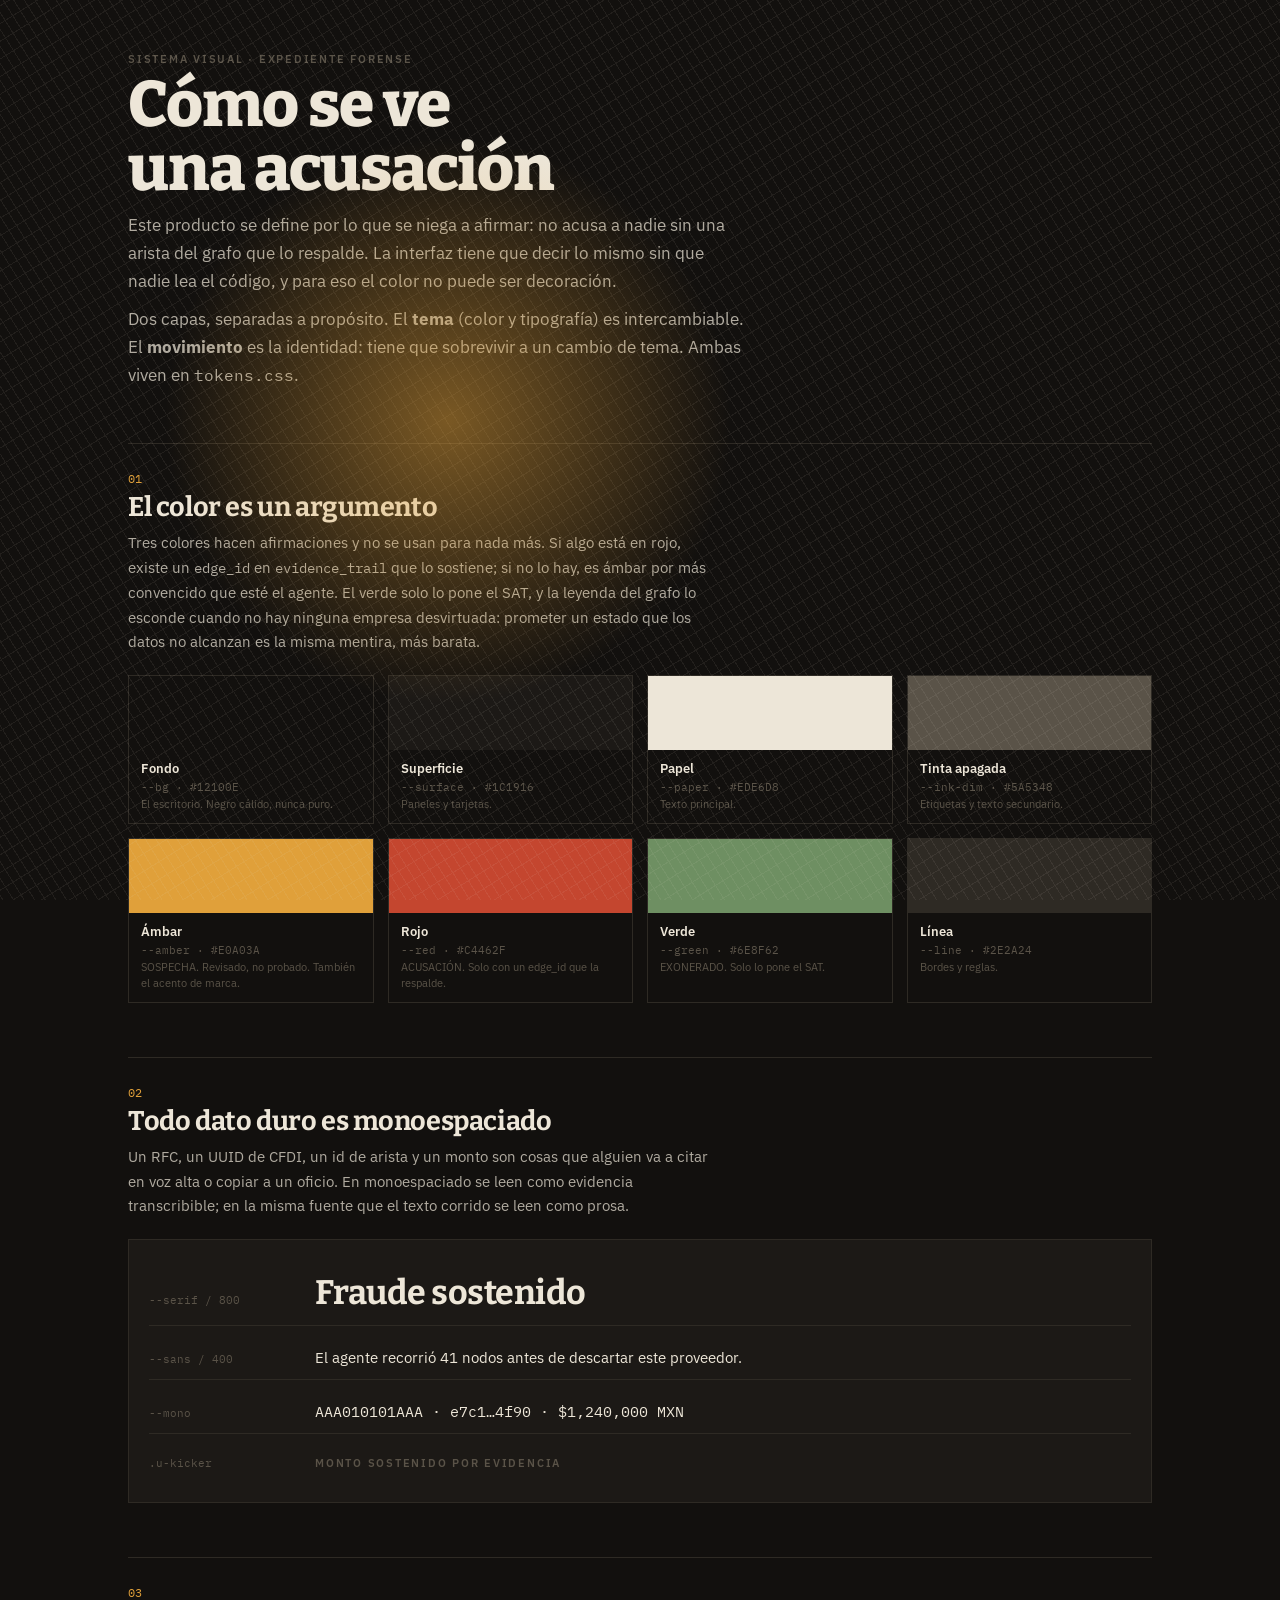
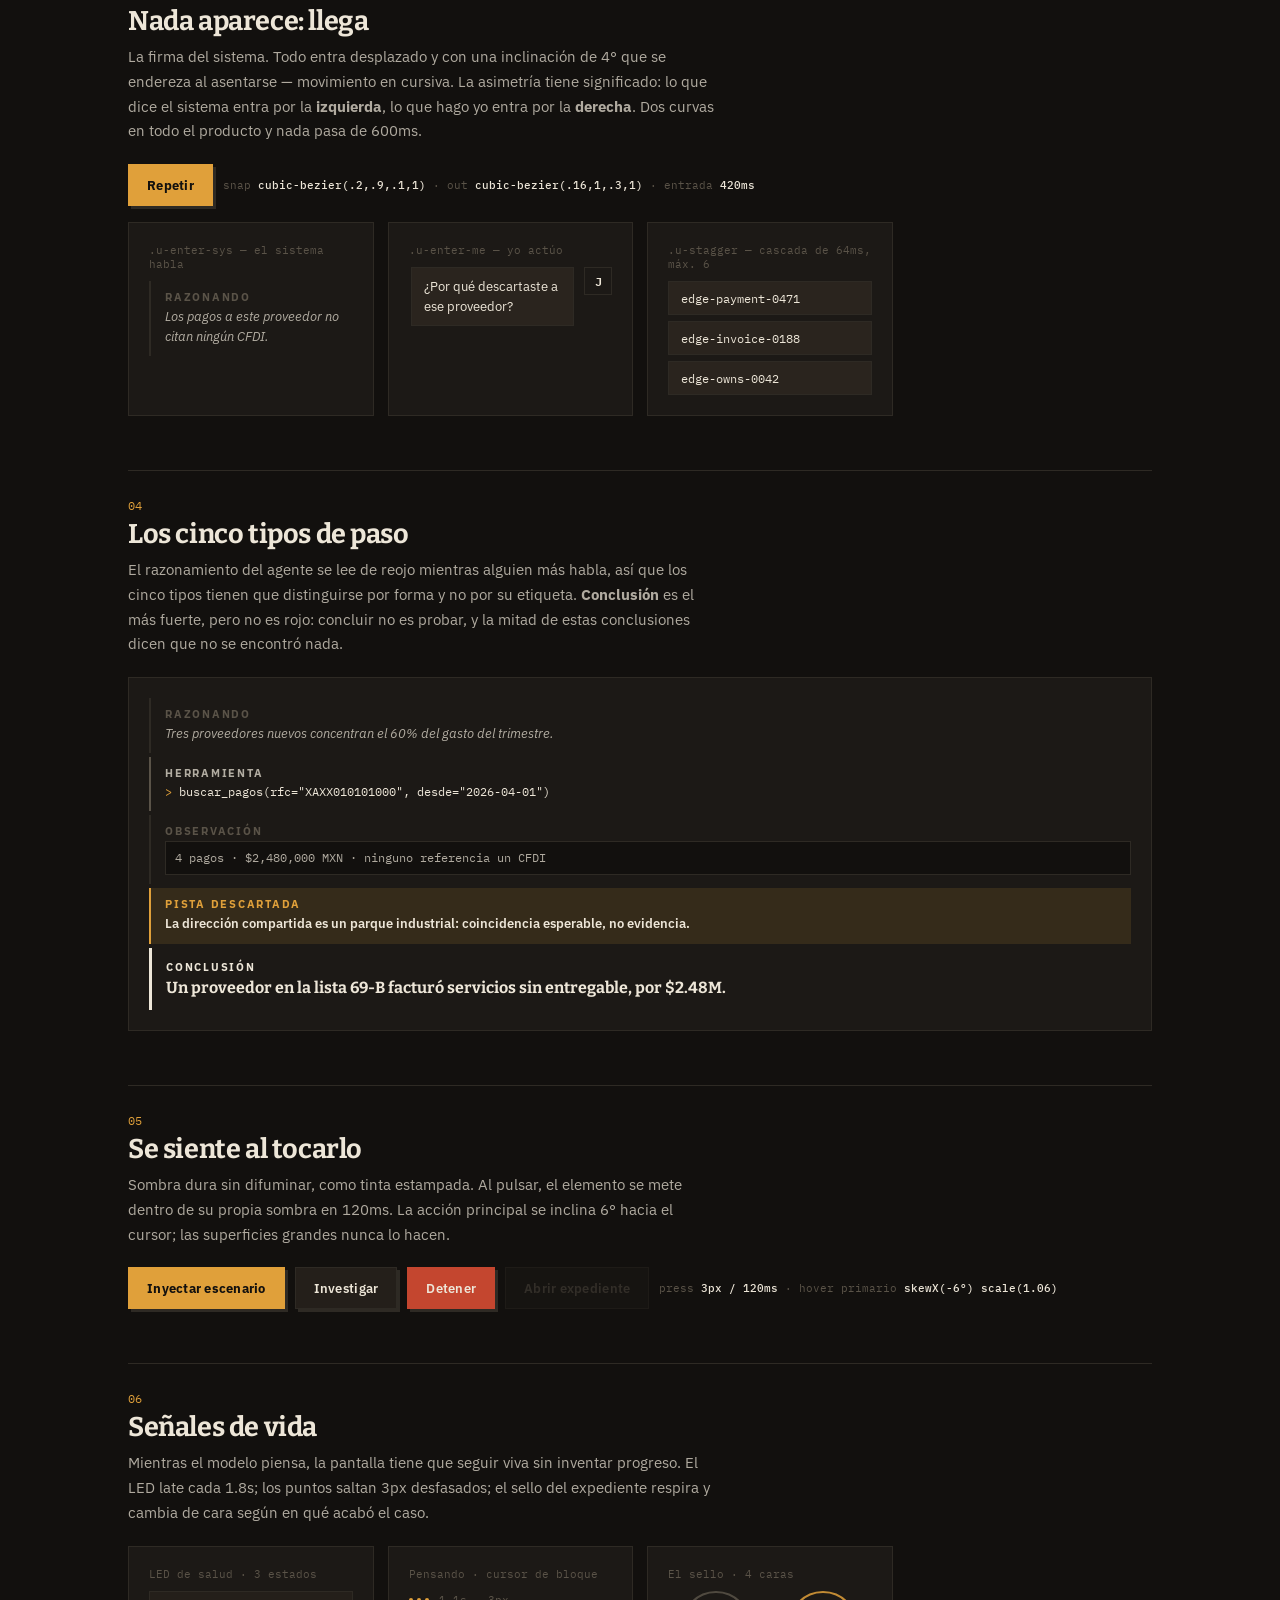
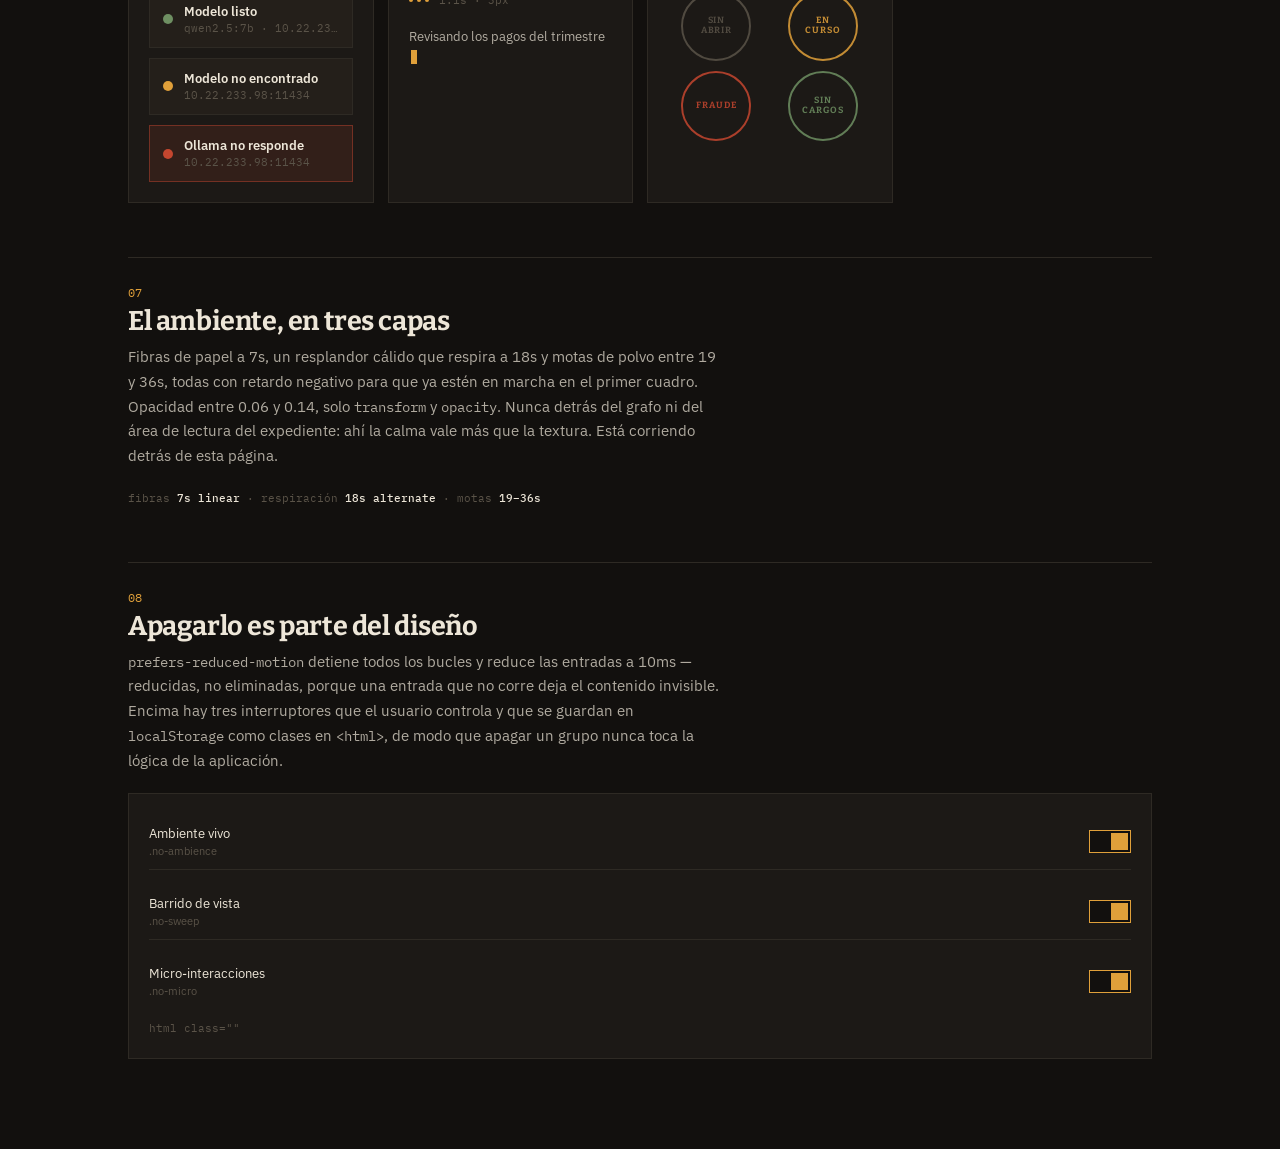
==== ui/web/patterns.html @ 27e0cad9 "Add a showcase page that documents the design system by running it Every rule in the visual identity" ====
<!DOCTYPE html>
<html lang="es">
<head>
<meta charset="utf-8">
<meta name="viewport" content="width=device-width, initial-scale=1">
<title>Forensic Auditor · sistema visual</title>
<link rel="preconnect" href="https://fonts.googleapis.com">
<link rel="preconnect" href="https://fonts.gstatic.com" crossorigin>
<link href="https://fonts.googleapis.com/css2?family=Bitter:wght@600;700;800&family=IBM+Plex+Sans:wght@400;500;600;700&family=IBM+Plex+Mono:wght@400;500&display=swap" rel="stylesheet">
<link rel="stylesheet" href="tokens.css">
<link rel="stylesheet" href="styles.css">
<style>
  /* Showcase chrome only. Nothing here is part of the system. */
  body { overflow-y: auto; height: auto; }
  .doc { max-width: 1080px; margin: 0 auto; padding: 48px 28px 90px; }
  .doc__title { font-family: var(--serif); font-weight: 800; font-size: var(--fs-mega); line-height: 1; letter-spacing: var(--track-mega); margin: 6px 0 10px; }
  .doc__lede { font-size: 17px; color: var(--paper-soft); line-height: 1.65; max-width: 62ch; margin: 0 0 10px; }
  .sec { margin-top: 54px; border-top: 1px solid var(--line); padding-top: 24px; }
  .sec__n { font-family: var(--mono); font-size: 12px; color: var(--amber); }
  .sec__h { font-family: var(--serif); font-weight: 700; font-size: var(--fs-h1); letter-spacing: var(--track-mega); margin: 4px 0 8px; }
  .sec__p { font-size: var(--fs-body); color: var(--paper-soft); line-height: 1.65; max-width: 66ch; margin: 0 0 20px; }
  .grid { display: grid; gap: 14px; grid-template-columns: repeat(auto-fill, minmax(230px, 1fr)); }
  .swatch { border: 1px solid var(--line); }
  .swatch__chip { height: 74px; }
  .swatch__meta { padding: 10px 12px; display: flex; flex-direction: column; gap: 3px; }
  .swatch__name { font-size: var(--fs-small); font-weight: 600; }
  .swatch__hex { font-family: var(--mono); font-size: 11px; color: var(--ink-dim); }
  .swatch__use { font-size: 11px; color: var(--ink-dim); line-height: 1.45; }
  .demo { border: 1px solid var(--line); background: var(--surface); padding: 20px; position: relative; overflow: hidden; min-height: 130px; display: flex; flex-direction: column; gap: 10px; }
  .demo__label { font-family: var(--mono); font-size: 11px; color: var(--ink-dim); }
  .row { display: flex; gap: 10px; flex-wrap: wrap; align-items: center; }
  .spec { font-family: var(--mono); font-size: 11px; color: var(--ink-dim); line-height: 1.7; }
  .spec b { color: var(--paper); font-weight: 500; }
  .slab { height: 34px; background: var(--surface-lift); border: 1px solid var(--line); display: flex; align-items: center; padding: 0 12px; font-family: var(--mono); font-size: 12px; }
  .type-row { display: flex; align-items: baseline; gap: 16px; padding: 12px 0; border-bottom: 1px solid var(--line); }
  .type-row__tag { font-family: var(--mono); font-size: 11px; color: var(--ink-dim); flex: 0 0 150px; }
</style>
</head>
<body>

<div class="ambience" id="ambience" aria-hidden="true">
  <div class="ambience__fibres"></div>
  <div class="ambience__glow"></div>
</div>

<div class="doc">
  <span class="u-kicker">SISTEMA VISUAL · EXPEDIENTE FORENSE</span>
  <h1 class="doc__title">Cómo se ve<br>una acusación</h1>
  <p class="doc__lede">
    Este producto se define por lo que se niega a afirmar: no acusa a nadie sin una
    arista del grafo que lo respalde. La interfaz tiene que decir lo mismo sin que
    nadie lea el código, y para eso el color no puede ser decoración.
  </p>
  <p class="doc__lede">
    Dos capas, separadas a propósito. El <b>tema</b> (color y tipografía) es
    intercambiable. El <b>movimiento</b> es la identidad: tiene que sobrevivir a un
    cambio de tema. Ambas viven en <code>tokens.css</code>.
  </p>

  <!-- ============================================================ 1 -->
  <section class="sec">
    <span class="sec__n">01</span>
    <h2 class="sec__h">El color es un argumento</h2>
    <p class="sec__p">
      Tres colores hacen afirmaciones y no se usan para nada más. Si algo está en
      rojo, existe un <code>edge_id</code> en <code>evidence_trail</code> que lo
      sostiene; si no lo hay, es ámbar por más convencido que esté el agente. El
      verde solo lo pone el SAT, y la leyenda del grafo lo esconde cuando no hay
      ninguna empresa desvirtuada: prometer un estado que los datos no alcanzan es
      la misma mentira, más barata.
    </p>
    <div class="grid" id="palette"></div>
  </section>

  <!-- ============================================================ 2 -->
  <section class="sec">
    <span class="sec__n">02</span>
    <h2 class="sec__h">Todo dato duro es monoespaciado</h2>
    <p class="sec__p">
      Un RFC, un UUID de CFDI, un id de arista y un monto son cosas que alguien va a
      citar en voz alta o copiar a un oficio. En monoespaciado se leen como evidencia
      transcribible; en la misma fuente que el texto corrido se leen como prosa.
    </p>
    <div class="demo">
      <div class="type-row"><span class="type-row__tag">--serif / 800</span><span class="u-serif" style="font-size:34px;">Fraude sostenido</span></div>
      <div class="type-row"><span class="type-row__tag">--sans / 400</span><span>El agente recorrió 41 nodos antes de descartar este proveedor.</span></div>
      <div class="type-row"><span class="type-row__tag">--mono</span><span class="u-mono">AAA010101AAA · e7c1…4f90 · $1,240,000 MXN</span></div>
      <div class="type-row" style="border-bottom:none;"><span class="type-row__tag">.u-kicker</span><span class="u-kicker">MONTO SOSTENIDO POR EVIDENCIA</span></div>
    </div>
  </section>

  <!-- ============================================================ 3 -->
  <section class="sec">
    <span class="sec__n">03</span>
    <h2 class="sec__h">Nada aparece: llega</h2>
    <p class="sec__p">
      La firma del sistema. Todo entra desplazado y con una inclinación de 4° que se
      endereza al asentarse — movimiento en cursiva. La asimetría tiene significado:
      lo que dice el sistema entra por la <b>izquierda</b>, lo que hago yo entra por
      la <b>derecha</b>. Dos curvas en todo el producto y nada pasa de 600ms.
    </p>
    <div class="row" style="margin-bottom:16px;">
      <button class="btn btn--primary u-tactile u-lean" data-replay="entries">Repetir</button>
      <span class="spec">snap <b>cubic-bezier(.2,.9,.1,1)</b> · out <b>cubic-bezier(.16,1,.3,1)</b> · entrada <b>420ms</b></span>
    </div>
    <div class="grid" id="entries">
      <div class="demo">
        <span class="demo__label">.u-enter-sys — el sistema habla</span>
        <div class="step step--thought u-enter-sys">
          <div class="step__head"><span class="step__title">Razonando</span></div>
          <span class="step__detail">Los pagos a este proveedor no citan ningún CFDI.</span>
        </div>
      </div>
      <div class="demo">
        <span class="demo__label">.u-enter-me — yo actúo</span>
        <div class="answer__q u-enter-me"><span class="answer__q-text">¿Por qué descartaste a ese proveedor?</span><span class="avatar avatar--judge">J</span></div>
      </div>
      <div class="demo">
        <span class="demo__label">.u-stagger — cascada de 64ms, máx. 6</span>
        <div class="u-stagger" style="display:flex;flex-direction:column;gap:6px;">
          <span class="slab u-enter-sys">edge-payment-0471</span>
          <span class="slab u-enter-sys">edge-invoice-0188</span>
          <span class="slab u-enter-sys">edge-owns-0042</span>
        </div>
      </div>
    </div>
  </section>

  <!-- ============================================================ 4 -->
  <section class="sec">
    <span class="sec__n">04</span>
    <h2 class="sec__h">Los cinco tipos de paso</h2>
    <p class="sec__p">
      El razonamiento del agente se lee de reojo mientras alguien más habla, así que
      los cinco tipos tienen que distinguirse por forma y no por su etiqueta.
      <b>Conclusión</b> es el más fuerte, pero no es rojo: concluir no es probar, y
      la mitad de estas conclusiones dicen que no se encontró nada.
    </p>
    <div class="demo" style="gap:2px;">
      <div class="step step--thought"><div class="step__head"><span class="step__title">Razonando</span></div><span class="step__detail">Tres proveedores nuevos concentran el 60% del gasto del trimestre.</span></div>
      <div class="step step--action"><div class="step__head"><span class="step__title">Herramienta</span></div><span class="step__detail">buscar_pagos(rfc="XAXX010101000", desde="2026-04-01")</span></div>
      <div class="step step--observation"><div class="step__head"><span class="step__title">Observación</span></div><span class="step__detail">4 pagos · $2,480,000 MXN · ninguno referencia un CFDI</span></div>
      <div class="step step--lead_dropped"><div class="step__head"><span class="step__title">Pista descartada</span></div><span class="step__detail">La dirección compartida es un parque industrial: coincidencia esperable, no evidencia.</span></div>
      <div class="step step--conclusion"><div class="step__head"><span class="step__title">Conclusión</span></div><span class="step__detail">Un proveedor en la lista 69-B facturó servicios sin entregable, por $2.48M.</span></div>
    </div>
  </section>

  <!-- ============================================================ 5 -->
  <section class="sec">
    <span class="sec__n">05</span>
    <h2 class="sec__h">Se siente al tocarlo</h2>
    <p class="sec__p">
      Sombra dura sin difuminar, como tinta estampada. Al pulsar, el elemento se mete
      dentro de su propia sombra en 120ms. La acción principal se inclina 6° hacia el
      cursor; las superficies grandes nunca lo hacen.
    </p>
    <div class="row">
      <button class="btn btn--primary u-tactile u-lean">Inyectar escenario</button>
      <button class="btn u-tactile">Investigar</button>
      <button class="btn btn--danger u-tactile">Detener</button>
      <button class="btn u-tactile" disabled>Abrir expediente</button>
      <span class="spec">press <b>3px / 120ms</b> · hover primario <b>skewX(-6°) scale(1.06)</b></span>
    </div>
  </section>

  <!-- ============================================================ 6 -->
  <section class="sec">
    <span class="sec__n">06</span>
    <h2 class="sec__h">Señales de vida</h2>
    <p class="sec__p">
      Mientras el modelo piensa, la pantalla tiene que seguir viva sin inventar
      progreso. El LED late cada 1.8s; los puntos saltan 3px desfasados; el sello del
      expediente respira y cambia de cara según en qué acabó el caso.
    </p>
    <div class="grid">
      <div class="demo">
        <span class="demo__label">LED de salud · 3 estados</span>
        <div class="row" style="flex-direction:column;align-items:stretch;">
          <div class="status status--ok"><span class="led is-beating"></span><span class="status__text"><span class="status__title">Modelo listo</span><span class="status__detail">qwen2.5:7b · 10.22.233.98</span></span></div>
          <div class="status status--warn"><span class="led is-beating"></span><span class="status__text"><span class="status__title">Modelo no encontrado</span><span class="status__detail">10.22.233.98:11434</span></span></div>
          <div class="status status--down"><span class="led"></span><span class="status__text"><span class="status__title">Ollama no responde</span><span class="status__detail">10.22.233.98:11434</span></span></div>
        </div>
      </div>
      <div class="demo">
        <span class="demo__label">Pensando · cursor de bloque</span>
        <div class="row"><span class="thinking"><i></i><i></i><i></i></span><span class="spec">1.1s · 3px</span></div>
        <span class="step__detail caret" style="margin-top:8px;">Revisando los pagos del trimestre</span>
      </div>
      <div class="demo">
        <span class="demo__label">El sello · 4 caras</span>
        <div class="row" style="justify-content:space-around;">
          <div class="seal" style="width:70px;height:70px;"><span class="seal__word" style="font-size:9px;">SIN ABRIR</span></div>
          <div class="seal seal--running" style="width:70px;height:70px;"><span class="seal__word" style="font-size:9px;">EN CURSO</span></div>
          <div class="seal seal--accused" style="width:70px;height:70px;"><span class="seal__word" style="font-size:9px;">FRAUDE</span></div>
          <div class="seal seal--clean" style="width:70px;height:70px;"><span class="seal__word" style="font-size:9px;">SIN CARGOS</span></div>
        </div>
      </div>
    </div>
  </section>

  <!-- ============================================================ 7 -->
  <section class="sec">
    <span class="sec__n">07</span>
    <h2 class="sec__h">El ambiente, en tres capas</h2>
    <p class="sec__p">
      Fibras de papel a 7s, un resplandor cálido que respira a 18s y motas de polvo
      entre 19 y 36s, todas con retardo negativo para que ya estén en marcha en el
      primer cuadro. Opacidad entre 0.06 y 0.14, solo <code>transform</code> y
      <code>opacity</code>. Nunca detrás del grafo ni del área de lectura del
      expediente: ahí la calma vale más que la textura. Está corriendo detrás de
      esta página.
    </p>
    <div class="row">
      <span class="spec">fibras <b>7s linear</b> · respiración <b>18s alternate</b> · motas <b>19–36s</b></span>
    </div>
  </section>

  <!-- ============================================================ 8 -->
  <section class="sec">
    <span class="sec__n">08</span>
    <h2 class="sec__h">Apagarlo es parte del diseño</h2>
    <p class="sec__p">
      <code>prefers-reduced-motion</code> detiene todos los bucles y reduce las
      entradas a 10ms — reducidas, no eliminadas, porque una entrada que no corre
      deja el contenido invisible. Encima hay tres interruptores que el usuario
      controla y que se guardan en <code>localStorage</code> como clases en
      <code>&lt;html&gt;</code>, de modo que apagar un grupo nunca toca la lógica de
      la aplicación.
    </p>
    <div class="demo">
      <div class="settings" id="switches">
        <div class="toggle-row"><div class="toggle-row__text"><span class="toggle-row__name">Ambiente vivo</span><span class="toggle-row__note">.no-ambience</span></div><button class="switch is-on" data-sw="ambience" role="switch" aria-checked="true"></button></div>
        <div class="toggle-row"><div class="toggle-row__text"><span class="toggle-row__name">Barrido de vista</span><span class="toggle-row__note">.no-sweep</span></div><button class="switch is-on" data-sw="sweep" role="switch" aria-checked="true"></button></div>
        <div class="toggle-row"><div class="toggle-row__text"><span class="toggle-row__name">Micro-interacciones</span><span class="toggle-row__note">.no-micro</span></div><button class="switch is-on" data-sw="micro" role="switch" aria-checked="true"></button></div>
      </div>
      <span class="spec" id="switch-state">html class=""</span>
    </div>
  </section>
</div>

<script>
'use strict';

const PALETTE = [
  ['--bg', '#12100E', 'Fondo', 'El escritorio. Negro cálido, nunca puro.'],
  ['--surface', '#1C1916', 'Superficie', 'Paneles y tarjetas.'],
  ['--paper', '#EDE6D8', 'Papel', 'Texto principal.'],
  ['--ink-dim', '#5A5348', 'Tinta apagada', 'Etiquetas y texto secundario.'],
  ['--amber', '#E0A03A', 'Ámbar', 'SOSPECHA. Revisado, no probado. También el acento de marca.'],
  ['--red', '#C4462F', 'Rojo', 'ACUSACIÓN. Solo con un edge_id que la respalde.'],
  ['--green', '#6E8F62', 'Verde', 'EXONERADO. Solo lo pone el SAT.'],
  ['--line', '#2E2A24', 'Línea', 'Bordes y reglas.'],
];

const palette = document.getElementById('palette');
for (const [token, hex, name, use] of PALETTE) {
  const card = document.createElement('div');
  card.className = 'swatch';
  card.innerHTML =
    `<div class="swatch__chip" style="background:${hex}"></div>` +
    `<div class="swatch__meta">` +
    `<span class="swatch__name">${name}</span>` +
    `<span class="swatch__hex">${token} · ${hex}</span>` +
    `<span class="swatch__use">${use}</span></div>`;
  palette.append(card);
}

// Dust, same as the dashboard: negative delays so nothing starts on cue.
const box = document.getElementById('ambience');
for (let i = 0; i < 8; i += 1) {
  const mote = document.createElement('span');
  mote.className = 'ambience__mote';
  const duration = 19 + Math.random() * 17;
  mote.style.left = `${Math.random() * 100}%`;
  mote.style.setProperty('--mote-size', `${4 + Math.random() * 8}px`);
  mote.style.setProperty('--mote-dx', `${(Math.random() - 0.5) * 90}px`);
  mote.style.setProperty('--mote-dur', `${duration}s`);
  mote.style.setProperty('--mote-peak', (0.06 + Math.random() * 0.08).toFixed(3));
  mote.style.animationDelay = `-${Math.random() * duration}s`;
  box.append(mote);
}

document.querySelector('[data-replay="entries"]').addEventListener('click', () => {
  for (const node of document.querySelectorAll('#entries .u-enter-sys, #entries .u-enter-me')) {
    const cls = [...node.classList].find((c) => c.startsWith('u-enter-'));
    node.classList.remove(cls);
    void node.offsetWidth;
    node.classList.add(cls);
  }
});

// The switches drive the real root classes, so what you see here is
// exactly what the dashboard does.
function syncState() {
  document.getElementById('switch-state').textContent =
    `html class="${document.documentElement.className}"`;
}
for (const sw of document.querySelectorAll('#switches .switch')) {
  sw.addEventListener('click', () => {
    const on = sw.classList.toggle('is-on');
    sw.setAttribute('aria-checked', String(on));
    document.documentElement.classList.toggle(`no-${sw.dataset.sw}`, !on);
    syncState();
  });
}
syncState();
</script>
</body>
</html>
---- ui/web/tokens.css ----
/*
 * Forensic Auditor -- design tokens and reusable patterns.
 *
 * Two layers, deliberately separate:
 *
 *   THEME    colour, texture, typography. Swappable: a second theme
 *            changes these and the ambience, nothing else.
 *   MOTION   durations, curves, and the entry/stagger/sweep patterns.
 *            This is the identity. It must survive a theme swap.
 *
 * Colour carries an argument here, so it is not decorative:
 *   red    = accusation backed by a real evidence edge
 *   amber  = suspicion the agent looked at but did not prove
 *   green  = SAT cleared this company (desvirtuado / sentencia_favorable)
 * Nothing is painted red unless an edge id in evidence_trail backs it.
 */

/* ======================================================= THEME: colour */

:root {
  --bg:        #12100E;   /* near-black, warm */
  --surface:   #1C1916;   /* panels */
  --paper:     #EDE6D8;   /* primary text, paper */
  --ink-dim:   #5A5348;   /* secondary text, desaturated */
  --amber:     #E0A03A;   /* SUSPICION: unproven lead, presunto */
  --red:       #C4462F;   /* ACCUSATION: backed by evidence */
  --green:     #6E8F62;   /* CLEARED: desvirtuado / sentencia_favorable */
  --line:      #2E2A24;   /* borders and rules */

  /* Derived. Kept here so a theme swap only edits the block above. */
  --surface-2:    #241F1A;
  --surface-lift: #2A241E;
  --paper-soft:   rgba(237, 230, 216, .72);
  --paper-faint:  rgba(237, 230, 216, .40);

  --amber-tint: rgba(224, 160, 58, .13);
  --amber-line: rgba(224, 160, 58, .42);
  --red-tint:   rgba(196, 70, 47, .13);
  --red-line:   rgba(196, 70, 47, .45);
  --green-tint: rgba(110, 143, 98, .13);
  --green-line: rgba(110, 143, 98, .42);

  /* Hard shadow, never blurred: stamped ink, not glow. */
  --shadow-hard: 3px 3px 0 var(--line);
  --shadow-hard-red: 3px 3px 0 rgba(196, 70, 47, .5);
}

/* =================================================== THEME: typography */

:root {
  /* Headlines: heavy slab serif -- printed, official, condensed feel. */
  --serif: 'Bitter', 'Roboto Slab', Georgia, 'Times New Roman', serif;
  --sans:  'IBM Plex Sans', system-ui, -apple-system, 'Segoe UI', sans-serif;
  /* Every hard datum (RFC, CFDI uuid, edge id, amount) is monospaced:
     it makes identifiers read as quotable evidence, not as prose. */
  --mono:  'IBM Plex Mono', ui-monospace, 'Cascadia Mono', Consolas, monospace;

  --fs-mega:  clamp(38px, 5.2vw, 64px);
  --fs-h1:    27px;
  --fs-h2:    20px;
  --fs-body:  15px;
  --fs-small: 13px;
  --fs-micro: 11px;

  --track-kicker: .16em;   /* uppercase labels */
  --track-mega:  -.015em;  /* big serif tightens up */
}

.u-mono   { font-family: var(--mono); font-variant-ligatures: none; }
.u-serif  { font-family: var(--serif); font-weight: 700; letter-spacing: var(--track-mega); }
.u-kicker {
  font-size: var(--fs-micro); font-weight: 600;
  letter-spacing: var(--track-kicker); text-transform: uppercase;
  color: var(--ink-dim);
}

/* ====================================================== MOTION: tokens */
/*
 * Two curves only. "snap" decides and stops; "out" glides. Anything
 * that needs a third curve is probably the wrong idea.
 */

:root {
  --ease-snap: cubic-bezier(.2, .9, .1, 1);
  --ease-out:  cubic-bezier(.16, 1, .3, 1);

  --t-fast:  120ms;   /* hover, focus, colour */
  --t-norm:  200ms;   /* fades, toasts */
  --t-slow:  360ms;   /* panels */
  --t-enter: 420ms;   /* view and list entries (300-500) */
  --t-sweep: 550ms;   /* the diagonal flash across a new view */
  --t-max:   600ms;   /* nothing in the UI may exceed this */

  --stagger: 64ms;    /* per child in a cascade (50-80) */

  /* The signature: travel + tilt, straightened on arrival. */
  --enter-x:    34px;
  --enter-x-lg: 50px;
  --enter-skew: 4deg;
}

/* ================================================ MOTION: the entrance */
/*
 * Nothing appears; it arrives. Displacement + a slight skew that
 * straightens as it settles -- movement "in italics".
 *
 * Asymmetry with meaning:
 *   .u-enter-sys  from the LEFT  -- the system speaking (agent steps,
 *                                   /ask answers)
 *   .u-enter-me   from the RIGHT -- me acting (my question, my actions)
 */

@keyframes fa-enter-left {
  from { opacity: 0; transform: translate3d(calc(var(--enter-x) * -1), 0, 0) skewX(var(--enter-skew)); }
  to   { opacity: 1; transform: none; }
}
@keyframes fa-enter-right {
  from { opacity: 0; transform: translate3d(var(--enter-x), 0, 0) skewX(calc(var(--enter-skew) * -1)); }
  to   { opacity: 1; transform: none; }
}
@keyframes fa-enter-up {
  from { opacity: 0; transform: translate3d(0, 22px, 0) skewX(calc(var(--enter-skew) * -.6)) rotate(.6deg); }
  to   { opacity: 1; transform: none; }
}

.u-enter-sys,
.u-enter-me,
.u-enter-up {
  /* `backwards` so the first frame is never the un-animated state. */
  animation-duration: var(--t-enter);
  animation-timing-function: var(--ease-snap);
  animation-fill-mode: backwards;
}
.u-enter-sys { animation-name: fa-enter-left; }
.u-enter-me  { animation-name: fa-enter-right; }
.u-enter-up  { animation-name: fa-enter-up; }

/*
 * Cascade. Only the first 6 children are staggered; anything past that
 * arrives already visible, so a 200-row list never makes anyone wait.
 */
.u-stagger > *  { animation-delay: 0ms; }
.u-stagger > :nth-child(1) { animation-delay: calc(var(--stagger) * 0); }
.u-stagger > :nth-child(2) { animation-delay: calc(var(--stagger) * 1); }
.u-stagger > :nth-child(3) { animation-delay: calc(var(--stagger) * 2); }
.u-stagger > :nth-child(4) { animation-delay: calc(var(--stagger) * 3); }
.u-stagger > :nth-child(5) { animation-delay: calc(var(--stagger) * 4); }
.u-stagger > :nth-child(6) { animation-delay: calc(var(--stagger) * 5); }

/* ================================================== MOTION: view sweep */
/*
 * Changing section = one slide-in plus a diagonal band of light that
 * crosses once. The most recognisable thing in the interface, which is
 * exactly why it must never fire on a re-render -- only on a real view
 * change. app.js adds .is-entering for one animation cycle.
 */

@keyframes fa-view-in {
  from { opacity: 0; transform: translate3d(46px, 0, 0) skewX(3deg); }
  to   { opacity: 1; transform: none; }
}
@keyframes fa-sweep {
  from { transform: translate3d(-130%, 0, 0) skewX(-8deg); opacity: 0; }
  18%  { opacity: 1; }
  to   { transform: translate3d(130%, 0, 0) skewX(-8deg); opacity: 0; }
}

.view.is-entering { animation: fa-view-in var(--t-enter) var(--ease-snap) backwards; }

.view.is-entering::after {
  content: '';
  position: absolute; inset: 0;
  z-index: 40;
  pointer-events: none;
  background: linear-gradient(100deg,
    transparent 42%,
    rgba(237, 230, 216, .09) 50%,
    transparent 58%);
  animation: fa-sweep var(--t-sweep) var(--ease-out) backwards;
}

/* ============================================== MOTION: the injector */
/*
 * The scenario injector is the demo's pivot -- the moment a judge
 * injects a fresh scheme. It is an event, not a dropdown.
 */

@keyframes fa-scrim   { from { opacity: 0; } to { opacity: 1; } }
@keyframes fa-slab    { from { transform: translate3d(-100%, 0, 0); } to { transform: none; } }
@keyframes fa-wordmark {
  from { opacity: 0; transform: translate3d(0, 42px, 0) rotate(-3deg); }
  to   { opacity: .07; transform: translate3d(0, 0, 0) rotate(-1.5deg); }
}
@keyframes fa-pattern-in {
  from { opacity: 0; transform: translate3d(140px, 0, 0) skewX(18deg); }
  to   { opacity: 1; transform: translate3d(0, 0, 0) skewX(0deg); }
}
/* Selection confirm: a horizontal flash, 180ms, scaleX 0.6 -> 1. */
@keyframes fa-confirm {
  from { transform: scaleX(.6); opacity: 1; }
  to   { transform: scaleX(1); opacity: 0; }
}

/* ================================================== MOTION: ambience */
/*
 * Three layers, depth from differing size/opacity/speed. Transform and
 * opacity only: zero layout cost. Never behind the graph canvas or the
 * case-file reading area -- ambience lives in the shell and in waits.
 */

@keyframes fa-fibres { to   { transform: translate3d(-80px, -80px, 0); } }
@keyframes fa-breath { 0%, 100% { transform: scale(1); opacity: .085; }
                       50%      { transform: scale(1.12); opacity: .14; } }
@keyframes fa-mote {
  from      { transform: translate3d(0, 0, 0) rotate(0deg); opacity: 0; }
  8%        { opacity: var(--mote-peak, .1); }
  88%       { opacity: var(--mote-peak, .1); }
  to        { transform: translate3d(var(--mote-dx, 26px), -108vh, 0) rotate(220deg); opacity: 0; }
}

.ambience {
  position: absolute; inset: 0;
  overflow: hidden;
  pointer-events: none;
  z-index: 0;
}

.ambience__fibres {
  position: absolute; inset: -90px;
  opacity: .07;
  background-image:
    repeating-linear-gradient(58deg,  var(--paper) 0 1px, transparent 1px 9px),
    repeating-linear-gradient(-32deg, var(--paper) 0 1px, transparent 1px 15px);
  animation: fa-fibres 7s linear infinite;
}

.ambience__glow {
  position: absolute;
  left: 12%; top: 14%;
  width: 46vw; height: 46vw;
  border-radius: 50%;
  background: radial-gradient(circle, rgba(224, 160, 58, .5) 0%, transparent 68%);
  animation: fa-breath 18s var(--ease-out) infinite alternate;
}

.ambience__mote {
  position: absolute;
  bottom: -10vh;
  width: var(--mote-size, 10px);
  height: var(--mote-size, 10px);
  border-radius: 50%;
  background: var(--paper);
  opacity: 0;
  animation: fa-mote var(--mote-dur, 26s) linear infinite;
}

/* ================================================ MOTION: indicators */

/* Health LED: a ring that beats every 1.8s. */
@keyframes fa-beat {
  0%   { box-shadow: 0 0 0 0 var(--led-ring, rgba(110, 143, 98, .55)); }
  70%  { box-shadow: 0 0 0 9px rgba(0, 0, 0, 0); }
  100% { box-shadow: 0 0 0 0 rgba(0, 0, 0, 0); }
}
.led {
  width: 10px; height: 10px; flex: 0 0 10px;
  border-radius: 50%;
  background: var(--led, var(--ink-dim));
}
.led.is-beating { animation: fa-beat 1.8s var(--ease-out) infinite; }

/* "The agent is thinking": three dots hopping 3px, out of phase. */
@keyframes fa-hop { 0%, 100% { transform: translateY(0); } 40% { transform: translateY(-3px); } }
.thinking { display: inline-flex; gap: 4px; align-items: flex-end; }
.thinking i {
  width: 4px; height: 4px; border-radius: 50%;
  background: var(--amber);
  animation: fa-hop 1.1s var(--ease-out) infinite;
}
.thinking i:nth-child(2) { animation-delay: .14s; }
.thinking i:nth-child(3) { animation-delay: .28s; }

/* Streaming text: a block cursor that does not flicker the text. */
@keyframes fa-caret { 0%, 49% { opacity: 1; } 50%, 100% { opacity: 0; } }
.caret::after {
  content: '';
  display: inline-block;
  width: .52em; height: 1.02em;
  margin-left: 2px;
  vertical-align: -.16em;
  background: var(--amber);
  animation: fa-caret 1s step-end infinite;
}

/* Toasts rise 8px and fade; they leave in half the time. */
@keyframes fa-toast-in { from { opacity: 0; transform: translate3d(0, 8px, 0); } to { opacity: 1; transform: none; } }
.toast { animation: fa-toast-in var(--t-norm) var(--ease-snap) backwards; }

/* ================================================== MOTION: the seal */
/*
 * A file stamp that breathes in place and cross-fades between states:
 * idle, investigating, accusation found, closed with nothing proven.
 * The last expression stays until the next interaction.
 */
@keyframes fa-seal {
  0%, 100% { transform: translate3d(0, 0, 0) rotate(-1deg); }
  50%      { transform: translate3d(0, -6px, 0) rotate(1deg); }
}
.seal { animation: fa-seal 5.5s var(--ease-out) infinite; transition: color var(--t-slow) var(--ease-out); }

/* ================================================== MOTION: tactile */
/*
 * Hard offset shadow, no blur. Pressing drives the element into its own
 * shadow -- the whole feedback is 120ms.
 */
.u-tactile {
  box-shadow: var(--shadow-hard);
  transition: transform var(--t-fast) var(--ease-snap),
              box-shadow var(--t-fast) var(--ease-snap),
              background-color var(--t-fast) linear,
              border-color var(--t-fast) linear,
              color var(--t-fast) linear;
}
.u-tactile:active:not(:disabled) {
  transform: translate3d(3px, 3px, 0);
  box-shadow: 0 0 0 var(--line);
}

/* The primary action leans into the cursor. Large surfaces never do. */
.u-lean { transition: transform var(--t-fast) var(--ease-snap); }
.u-lean:hover:not(:disabled)  { transform: skewX(-6deg) scale(1.06); }
.u-lean:active:not(:disabled) { transform: skewX(-2deg) scale(.97); }
.u-lean:disabled { transform: none; }

/* ====================================== RESPECT: toggles and reduced */
/*
 * Three user switches, persisted in localStorage by app.js as classes
 * on <html>, so turning a group off never touches application logic.
 *
 * prefers-reduced-motion is not a nicety: entries collapse to 10ms
 * rather than being removed, so nothing can end up invisible because an
 * animation did not run.
 */

.no-ambience .ambience { display: none; }

.no-sweep .view.is-entering,
.no-sweep .view.is-entering::after { animation: none; }
.no-sweep .view.is-entering::after { content: none; }

.no-micro .u-tactile,
.no-micro .u-lean { transition: none; }
.no-micro .u-tactile:active:not(:disabled),
.no-micro .u-lean:hover:not(:disabled),
.no-micro .u-lean:active:not(:disabled) { transform: none; }
.no-micro .thinking i,
.no-micro .led.is-beating,
.no-micro .seal { animation: none; }

@media (prefers-reduced-motion: reduce) {
  /* Ambience and every decorative loop stop outright. */
  .ambience,
  .thinking i,
  .led.is-beating,
  .seal,
  .caret::after { animation: none !important; }
  .ambience { display: none; }

  /* Entries still run, but at 10ms: the end state is what matters. */
  .u-enter-sys, .u-enter-me, .u-enter-up,
  .view.is-entering, .toast {
    animation-duration: 10ms !important;
    animation-delay: 0ms !important;
  }
  .view.is-entering::after { content: none; }

  *, *::before, *::after {
    transition-duration: 10ms !important;
  }
}
---- ui/web/styles.css ----
/*
 * Forensic Auditor dashboard -- "Expediente Forense".
 *
 * Paper and ink on a dark desk. Hard data is monospaced so it reads as
 * quotable evidence; colour appears only to mark suspicion (amber),
 * accusation backed by a real edge (red), or a company SAT cleared
 * (green). Tokens and motion patterns live in tokens.css.
 */

* { box-sizing: border-box; }

/* Half the components here set an explicit `display`, which silently
   beats the `hidden` attribute the UI uses to show one view, one run
   state, or one legend key at a time. */
[hidden] { display: none !important; }

html, body {
  height: 100%;
  margin: 0;
  background: var(--bg);
  font-family: var(--sans);
  font-size: var(--fs-body);
  color: var(--paper);
  -webkit-font-smoothing: antialiased;
}

a { color: var(--amber); text-decoration: none; }
button { font: inherit; color: inherit; background: none; border: none; cursor: pointer; }
button:disabled { cursor: not-allowed; opacity: .45; }
code { font-family: var(--mono); font-size: .94em; }

::selection { background: var(--amber); color: var(--bg); }

:focus-visible { outline: 2px solid var(--amber); outline-offset: 2px; }

/* ---------------------------------------------------------------- shell */

.app {
  display: flex;
  height: 100vh;
  overflow: hidden;
  position: relative;
}

/* ------------------------------------------------------------- sidebar */

.sidebar {
  width: 250px;
  flex: 0 0 250px;
  background: var(--surface);
  border-right: 1px solid var(--line);
  display: flex;
  flex-direction: column;
  padding: 26px 0;
  position: relative;
  z-index: 1;
}

.brand { display: flex; align-items: center; gap: 12px; padding: 0 22px 30px; position: relative; z-index: 1; }

.brand__mark {
  width: 38px; height: 38px; flex: 0 0 38px;
  border: 1px solid var(--amber);
  color: var(--amber);
  display: flex; align-items: center; justify-content: center;
}

.brand__text { display: flex; flex-direction: column; line-height: 1.15; }
.brand__name {
  font-family: var(--serif); font-weight: 700;
  font-size: 17px; letter-spacing: var(--track-mega);
  color: var(--paper);
}
.brand__role {
  color: var(--ink-dim); font-size: 10px;
  letter-spacing: var(--track-kicker); text-transform: uppercase;
}

.nav { padding: 0 14px; display: flex; flex-direction: column; gap: 2px; position: relative; z-index: 1; }
.nav__label { padding: 0 10px 10px; color: var(--ink-dim); font-size: var(--fs-micro); font-weight: 600; letter-spacing: var(--track-kicker); }

.nav__item {
  display: flex; align-items: center; gap: 13px;
  width: 100%; height: 44px; padding: 0 14px;
  color: var(--paper-soft);
  font-size: 14px; font-weight: 500;
  text-align: left;
  border-left: 2px solid transparent;
  transition: color var(--t-fast) linear, background-color var(--t-fast) linear, border-color var(--t-fast) linear;
}
.nav__item:hover:not(.is-active) { background: var(--surface-2); color: var(--paper); }
.nav__item.is-active {
  background: var(--surface-lift);
  border-left-color: var(--amber);
  color: var(--paper);
  font-weight: 600;
}

.sidebar__foot { margin-top: auto; padding: 0 14px; display: flex; flex-direction: column; gap: 14px; position: relative; z-index: 1; }
.sidebar__foot-inner { border-top: 1px solid var(--line); padding-top: 16px; }

/* ------------------------------------------------------- the file seal */

.seal-box { display: flex; justify-content: center; padding: 6px 0 2px; }
.seal {
  width: 92px; height: 92px;
  border: 2px solid currentColor;
  border-radius: 50%;
  display: flex; flex-direction: column; align-items: center; justify-content: center;
  gap: 2px;
  color: var(--ink-dim);
  opacity: .85;
}
.seal__word {
  font-family: var(--serif); font-weight: 700;
  font-size: 11px; letter-spacing: .1em; text-transform: uppercase;
  text-align: center; line-height: 1.1;
  padding: 0 8px;
}
.seal__rule { width: 44px; height: 1px; background: currentColor; opacity: .6; }
.seal--running   { color: var(--amber); }
.seal--accused   { color: var(--red); }
.seal--clean     { color: var(--green); }

/* ------------------------------------------------------ health status */

.status {
  display: flex; align-items: center; gap: 11px;
  padding: 12px 13px;
  background: var(--surface-2);
  border: 1px solid var(--line);
  width: 100%; text-align: left;
  transition: border-color var(--t-fast) linear;
}
.status:hover { border-color: var(--ink-dim); }
.status__text { display: flex; flex-direction: column; line-height: 1.3; min-width: 0; }
.status__title { color: var(--paper); font-size: var(--fs-small); font-weight: 600; }
.status__detail {
  color: var(--ink-dim); font-family: var(--mono); font-size: 11px;
  overflow: hidden; text-overflow: ellipsis; white-space: nowrap;
}
.status--ok   { --led: var(--green); --led-ring: rgba(110, 143, 98, .55); }
.status--warn { --led: var(--amber); --led-ring: rgba(224, 160, 58, .55); }
.status--down { --led: var(--red); }
.status--down { border-color: var(--red-line); background: var(--red-tint); }

/* ----------------------------------------------------------------- main */

.main { flex: 1; min-width: 0; display: flex; flex-direction: column; position: relative; }

.view {
  flex: 1; min-height: 0;
  display: flex; flex-direction: column;
  position: relative;
  overflow: hidden;
}

.topbar {
  height: 76px; flex: 0 0 76px;
  background: var(--surface);
  border-bottom: 1px solid var(--line);
  display: flex; align-items: center; gap: 16px;
  padding: 0 24px;
  position: relative; z-index: 2;
}

.topbar__eyebrow { display: flex; flex-direction: column; gap: 3px; line-height: 1.1; }
.topbar__kicker { font-size: var(--fs-micro); font-weight: 600; letter-spacing: var(--track-kicker); color: var(--ink-dim); }
.topbar__title { font-family: var(--serif); font-size: var(--fs-h2); font-weight: 700; color: var(--paper); letter-spacing: var(--track-mega); }
.topbar__right { margin-left: auto; display: flex; align-items: center; gap: 12px; }
.topbar__rule { width: 1px; height: 32px; background: var(--line); }

/* -------------------------------------------------------------- inputs */

.select, .input {
  height: 42px; padding: 0 13px;
  border: 1px solid var(--line); border-radius: 0;
  background: var(--bg);
  font-family: var(--mono); font-size: var(--fs-small);
  color: var(--paper);
  appearance: none;
  transition: border-color var(--t-fast) linear;
}
.select:hover, .input:hover { border-color: var(--ink-dim); }
.select:focus, .input:focus { outline: none; border-color: var(--amber); }
.select:disabled, .input:disabled { color: var(--ink-dim); background: var(--surface); }

.field { display: flex; flex-direction: column; gap: 6px; }
.field__label { font-size: var(--fs-micro); font-weight: 600; letter-spacing: var(--track-kicker); text-transform: uppercase; color: var(--ink-dim); }
.field__note { font-size: 12px; color: var(--ink-dim); }
.field__note--pinned { color: var(--amber); }

/* ------------------------------------------------------------- buttons */

.btn {
  display: inline-flex; align-items: center; justify-content: center; gap: 9px;
  height: 42px; padding: 0 18px;
  border: 1px solid var(--line);
  background: var(--surface-2);
  color: var(--paper);
  font-size: var(--fs-small); font-weight: 600;
  letter-spacing: .02em;
  white-space: nowrap;
}
.btn:hover:not(:disabled) { border-color: var(--ink-dim); background: var(--surface-lift); }
.btn svg { transition: transform var(--t-fast) var(--ease-snap); }
.btn:active:not(:disabled) svg { transform: translateY(1px); }

.btn--primary {
  background: var(--amber); color: var(--bg);
  border-color: var(--amber); font-weight: 700;
}
.btn--primary:hover:not(:disabled) { background: #EDB253; border-color: #EDB253; }
.btn--danger { background: var(--red); border-color: var(--red); color: var(--paper); }
.btn--ghost  { background: transparent; }
.btn--dark   { background: var(--surface); }
.btn:disabled { background: var(--surface); color: var(--ink-dim); border-color: var(--line); box-shadow: none; }

/* ---------------------------------------------------------------- pill */

.pill {
  display: inline-flex; align-items: center; gap: 7px;
  height: 30px; padding: 0 12px;
  border: 1px solid var(--line);
  font-size: 12px; font-weight: 600;
  letter-spacing: .04em; text-transform: uppercase;
  color: var(--ink-dim);
}
.pill__dot { width: 7px; height: 7px; border-radius: 50%; background: currentColor; }
.pill--live     { color: var(--amber); border-color: var(--amber-line); background: var(--amber-tint); }
.pill--idle     { color: var(--ink-dim); }
.pill--accused  { color: var(--red); border-color: var(--red-line); background: var(--red-tint); }
.pill--clean    { color: var(--green); border-color: var(--green-line); background: var(--green-tint); }

.clock { font-family: var(--mono); font-size: 14px; color: var(--paper-soft); }

/* ------------------------------------------------------------- banners */

.banners { display: flex; flex-direction: column; gap: 10px; padding: 14px 22px 0; position: relative; z-index: 2; }
.banners:empty { display: none; }

.banner {
  display: flex; align-items: flex-start; gap: 13px;
  padding: 14px 16px;
  border: 1px solid var(--line);
  border-left-width: 3px;
  background: var(--surface);
}
.banner__icon { flex: 0 0 auto; margin-top: 1px; }
.banner__text { display: flex; flex-direction: column; gap: 4px; min-width: 0; }
.banner__title { font-weight: 700; font-size: var(--fs-small); }
.banner__body  { font-size: var(--fs-small); color: var(--paper-soft); line-height: 1.5; word-break: break-word; }
.banner__body code { color: var(--paper); background: var(--bg); padding: 1px 5px; border: 1px solid var(--line); }
.banner__actions { margin-left: auto; display: flex; gap: 8px; flex: 0 0 auto; }

.banner--error { border-left-color: var(--red); }
.banner--error .banner__title { color: var(--red); }
.banner--warn  { border-left-color: var(--amber); }
.banner--warn .banner__title { color: var(--amber); }
.banner--empty { border-left-color: var(--ink-dim); }

/* ----------------------------------------------------------- dashboard */

.workspace { flex: 1; min-height: 0; display: flex; position: relative; z-index: 1; }

.workspace__left {
  flex: 1; min-width: 0;
  display: flex; flex-direction: column; gap: 16px;
  padding: 18px 22px 22px;
}

.card {
  background: var(--surface);
  border: 1px solid var(--line);
  position: relative;
}

.card__head {
  display: flex; align-items: center; justify-content: space-between; gap: 16px;
  padding: 14px 16px;
  border-bottom: 1px solid var(--line);
}
.card__titles { display: flex; flex-direction: column; gap: 3px; }
.card__title { font-family: var(--serif); font-weight: 700; font-size: 15px; letter-spacing: var(--track-mega); }
.card__sub { font-family: var(--mono); font-size: 11px; color: var(--ink-dim); }

/* ---------------------------------------------------------------- graph */

.card--graph { flex: 1; min-height: 0; display: flex; flex-direction: column; overflow: hidden; }
/* The canvas is the most expensive surface on screen: no ambience, no
   texture, nothing animating behind it. */
.graph { flex: 1; min-height: 0; position: relative; background: var(--bg); }
.graph__canvas { position: absolute; inset: 0; }

.graph__empty {
  position: absolute; inset: 0;
  display: none;
  flex-direction: column; align-items: center; justify-content: center; gap: 12px;
  text-align: center; padding: 30px;
  background: var(--bg);
  z-index: 3;
}
.graph.is-empty .graph__empty { display: flex; }
.graph__empty-title { font-family: var(--serif); font-weight: 700; font-size: var(--fs-h2); }
.graph__empty-body { font-size: var(--fs-small); color: var(--ink-dim); max-width: 42ch; line-height: 1.6; }

.legend { display: flex; gap: 14px; flex-wrap: wrap; }
.legend__item { display: inline-flex; align-items: center; gap: 6px; font-size: 11px; color: var(--ink-dim); letter-spacing: .03em; }
.legend__swatch { width: 16px; height: 3px; background: var(--ink-dim); }
.legend__item--suspect .legend__swatch { background: var(--amber); }
.legend__item--fraud   .legend__swatch { background: var(--red); }
.legend__item--cleared .legend__swatch { background: var(--green); }

/* --------------------------------------------------------------- meters */

.gauges { display: grid; grid-template-columns: repeat(3, minmax(0, 1fr)); gap: 16px; }

.meter { padding: 14px 16px; display: flex; flex-direction: column; gap: 8px; }
.meter__label { font-size: var(--fs-micro); font-weight: 600; letter-spacing: var(--track-kicker); text-transform: uppercase; color: var(--ink-dim); }
.meter__value { font-family: var(--mono); font-size: 26px; font-weight: 500; color: var(--paper); line-height: 1; }
.meter__value--accused { color: var(--red); }
.meter__note { font-size: 11px; color: var(--ink-dim); line-height: 1.4; }
.meter__bar { height: 3px; background: var(--line); position: relative; overflow: hidden; }
.meter__fill {
  position: absolute; inset: 0 auto 0 0;
  width: 0;
  background: var(--amber);
  transform-origin: left center;
  transition: width var(--t-slow) var(--ease-snap);
}
.meter__fill--accused { background: var(--red); }

/* ------------------------------------------------------------ live log */

.log {
  width: 390px; flex: 0 0 390px;
  border-left: 1px solid var(--line);
  background: var(--surface);
  display: flex; flex-direction: column;
  min-height: 0;
}
.log__head {
  display: flex; align-items: center; justify-content: space-between;
  padding: 14px 16px; border-bottom: 1px solid var(--line);
}
.log__titles { display: flex; flex-direction: column; gap: 3px; }
.log__title { font-family: var(--serif); font-weight: 700; font-size: 15px; }
.log__meta { font-family: var(--mono); font-size: 11px; color: var(--ink-dim); }
.log__body { flex: 1; min-height: 0; overflow-y: auto; padding: 14px 16px; }
.log__foot { padding: 12px 16px; border-top: 1px solid var(--line); display: flex; gap: 8px; }
.log__foot .btn { flex: 1; }

/* ---------------------------------------------------------- step types */
/*
 * The five step types must be tellable apart at a glance, not by
 * reading a label. lead_dropped gets the loudest treatment of the
 * non-conclusion types: it is the agent exercising judgment.
 */

.step { padding: 9px 0 9px 14px; border-left: 2px solid var(--line); position: relative; }
.step + .step { margin-top: 2px; }
.step__head { display: flex; align-items: baseline; gap: 8px; margin-bottom: 3px; }
.step__title { font-size: var(--fs-micro); font-weight: 700; letter-spacing: var(--track-kicker); text-transform: uppercase; color: var(--ink-dim); }
.step__time { font-family: var(--mono); font-size: 10px; color: var(--ink-dim); margin-left: auto; }
.step__detail { display: block; font-size: var(--fs-small); line-height: 1.55; color: var(--paper-soft); word-break: break-word; }
.step__refs { display: flex; flex-wrap: wrap; gap: 5px; margin-top: 6px; }
.step__ref {
  font-family: var(--mono); font-size: 10px;
  padding: 1px 6px;
  border: 1px solid var(--amber-line);
  color: var(--amber);
  background: var(--amber-tint);
}

/* thought -- the default, quiet, italic */
.step--thought .step__detail { font-style: italic; color: var(--paper-soft); }

/* action -- a command being issued: mono, bright, indented marker */
.step--action { border-left-color: var(--ink-dim); }
.step--action .step__title { color: var(--paper-soft); }
.step--action .step__detail { font-family: var(--mono); font-size: 12px; color: var(--paper); }
.step--action .step__detail::before { content: '> '; color: var(--amber); }

/* observation -- returned data: mono on its own slab */
.step--observation .step__detail {
  font-family: var(--mono); font-size: 12px;
  background: var(--bg); border: 1px solid var(--line);
  padding: 7px 9px; color: var(--paper-soft);
}

/* lead_dropped -- judgment made visible: struck through, amber rule */
.step--lead_dropped { border-left-color: var(--amber); background: var(--amber-tint); }
.step--lead_dropped .step__title { color: var(--amber); }
.step--lead_dropped .step__detail { color: var(--paper); }
.step--lead_dropped .step__detail::first-line { font-weight: 600; }

/* conclusion -- the verdict: serif, large, and a heavy rule. Loud, but
   deliberately NOT red: the agent concluding is not the same as the
   agent proving, and half of these conclusions are "I found nothing". */
.step--conclusion { border-left-color: var(--paper); border-left-width: 3px; padding-top: 12px; padding-bottom: 12px; }
.step--conclusion .step__title { color: var(--paper); }
.step--conclusion .step__detail { font-family: var(--serif); font-weight: 700; font-size: 16px; color: var(--paper); line-height: 1.35; }

.empty-note { color: var(--ink-dim); font-size: var(--fs-small); line-height: 1.6; margin: 0; }
/* Lists sit flush against their card, so their own empty state has to
   bring the padding the rows were providing. */
.claims > .empty-note,
.dropped-list > .empty-note,
.cases > .empty-note,
.trail__rows > .empty-note { padding: 14px 16px; }

/* -------------------------------------------------------- case file */

.case { flex: 1; min-height: 0; overflow-y: auto; display: grid; grid-template-columns: minmax(0, 1.35fr) minmax(0, 1fr); gap: 18px; padding: 18px 22px 26px; position: relative; z-index: 1; }
.case__col { display: flex; flex-direction: column; gap: 16px; min-width: 0; }

.verdict { padding: 22px; display: flex; flex-direction: column; gap: 14px; border-left: 3px solid var(--red); }
.verdict--clean { border-left-color: var(--green); }
.verdict--failed { border-left-color: var(--ink-dim); }
.verdict__kicker { font-size: var(--fs-micro); font-weight: 600; letter-spacing: var(--track-kicker); color: var(--ink-dim); }
.verdict__headline {
  font-family: var(--serif); font-weight: 700;
  font-size: var(--fs-h1); line-height: 1.1;
  letter-spacing: var(--track-mega);
  color: var(--red);
}
.verdict--clean .verdict__headline  { color: var(--green); }
.verdict--failed .verdict__headline { color: var(--paper-soft); }
.verdict__narrative { font-size: var(--fs-body); line-height: 1.65; color: var(--paper-soft); margin: 0; }

.amount { display: flex; flex-direction: column; gap: 4px; padding: 14px 0; border-top: 1px solid var(--line); border-bottom: 1px solid var(--line); }
.amount__label { font-size: var(--fs-micro); font-weight: 600; letter-spacing: var(--track-kicker); color: var(--ink-dim); }
.amount__value { font-family: var(--mono); font-size: var(--fs-mega); font-weight: 500; line-height: 1; color: var(--red); }
.verdict--clean .amount__value, .verdict--failed .amount__value { color: var(--paper-soft); }
.amount__note { font-size: 11px; color: var(--ink-dim); }

.metrics { display: grid; grid-template-columns: repeat(3, minmax(0, 1fr)); gap: 12px; }
.metric { display: flex; flex-direction: column; gap: 4px; }
.metric__label { font-size: 10px; font-weight: 600; letter-spacing: var(--track-kicker); color: var(--ink-dim); }
.metric__value { font-family: var(--mono); font-size: 17px; color: var(--paper); }

/* accusations */
.claims { display: flex; flex-direction: column; }
.claim { padding: 13px 16px; border-bottom: 1px solid var(--line); display: flex; flex-direction: column; gap: 6px; border-left: 2px solid var(--red); }
.claim:last-child { border-bottom: none; }
.claim__top { display: flex; align-items: baseline; gap: 10px; }
.claim__rfc { font-family: var(--mono); font-size: var(--fs-body); font-weight: 500; color: var(--paper); }
.claim__amount { margin-left: auto; font-family: var(--mono); font-size: var(--fs-body); color: var(--red); }
.claim__rule { font-size: 12px; color: var(--paper-soft); line-height: 1.5; }
.claim__edges { display: flex; flex-wrap: wrap; gap: 5px; }
.claim__edge {
  font-family: var(--mono); font-size: 10px;
  padding: 1px 6px; border: 1px solid var(--red-line);
  color: var(--red); background: var(--red-tint);
  cursor: pointer;
  transition: background-color var(--t-fast) linear;
}
.claim__edge:hover { background: rgba(196, 70, 47, .28); }

/* dropped leads -- where the agent's judgment shows */
.dropped-list { display: flex; flex-direction: column; }
.dropped { padding: 12px 16px; border-bottom: 1px solid var(--line); display: flex; flex-direction: column; gap: 5px; border-left: 2px solid var(--amber); }
.dropped:last-child { border-bottom: none; }
.dropped__ids { display: flex; flex-wrap: wrap; gap: 5px; }
.dropped__id { font-family: var(--mono); font-size: 10px; color: var(--amber); }
.dropped__reason { font-size: 12px; color: var(--paper-soft); line-height: 1.5; }

/* trail table */
.trail__head { display: flex; align-items: center; justify-content: space-between; padding: 14px 16px; border-bottom: 1px solid var(--line); }
.trail__cols, .trail__row { display: grid; grid-template-columns: 32px minmax(0, 1fr) minmax(0, .8fr) 110px; gap: 10px; align-items: center; }
.trail__cols { padding: 8px 16px; font-size: 10px; letter-spacing: var(--track-kicker); color: var(--ink-dim); border-bottom: 1px solid var(--line); }
.trail__rows { display: flex; flex-direction: column; }
.trail__row { padding: 9px 16px; border-bottom: 1px solid var(--line); font-size: 12px; cursor: pointer; transition: background-color var(--t-fast) linear; }
.trail__row:hover { background: var(--surface-lift); }
.trail__row:last-child { border-bottom: none; }
.trail__n { font-family: var(--mono); color: var(--ink-dim); }
.trail__id { font-family: var(--mono); color: var(--paper); overflow: hidden; text-overflow: ellipsis; }
.trail__type { color: var(--paper-soft); overflow: hidden; text-overflow: ellipsis; }
.trail__weight { font-family: var(--mono); text-align: right; color: var(--paper); }
.trail__row.is-hot .trail__id, .trail__row.is-hot .trail__weight { color: var(--red); }

/* --------------------------------------------------------------- ask */

.ask { padding: 18px; display: flex; flex-direction: column; gap: 12px; }
.ask__title { font-family: var(--serif); font-weight: 700; font-size: var(--fs-h2); letter-spacing: var(--track-mega); }
.ask__sub { font-size: 12px; color: var(--ink-dim); }
.ask__row { display: flex; gap: 8px; }
.ask__input { flex: 1; min-width: 0; }
.ask__send { flex: 0 0 auto; }
.chips { display: flex; flex-wrap: wrap; gap: 7px; }
.chip {
  padding: 6px 11px;
  border: 1px solid var(--line);
  font-size: 12px; color: var(--paper-soft);
  transition: border-color var(--t-fast) linear, color var(--t-fast) linear;
}
.chip:hover { border-color: var(--amber); color: var(--amber); }

.answer { padding: 18px; display: flex; flex-direction: column; gap: 14px; min-height: 120px; }
.answer__q { display: flex; gap: 10px; align-items: flex-start; justify-content: flex-end; }
.answer__q-text { font-size: var(--fs-small); color: var(--paper); background: var(--surface-lift); padding: 9px 12px; border: 1px solid var(--line); max-width: 80%; line-height: 1.5; }
.answer__a { display: flex; gap: 10px; align-items: flex-start; }
.answer__body { display: flex; flex-direction: column; gap: 9px; min-width: 0; }
.answer__text { font-size: var(--fs-small); line-height: 1.65; color: var(--paper-soft); margin: 0; }
.answer__timing { font-family: var(--mono); font-size: 10px; color: var(--ink-dim); }

.avatar {
  width: 28px; height: 28px; flex: 0 0 28px;
  display: flex; align-items: center; justify-content: center;
  border: 1px solid var(--line);
  font-family: var(--mono); font-size: 12px; font-weight: 600;
}
.avatar--judge { color: var(--paper); }
.avatar--agent { color: var(--amber); border-color: var(--amber-line); }

.sources { display: flex; flex-wrap: wrap; gap: 5px; align-items: center; padding-top: 8px; border-top: 1px solid var(--line); }
.sources__label { font-size: 10px; letter-spacing: var(--track-kicker); color: var(--ink-dim); width: 100%; }
.sources__item { font-family: var(--mono); font-size: 10px; padding: 1px 6px; border: 1px solid var(--line); color: var(--paper-soft); }

/* --------------------------------------------------- case file index */

.cases { display: flex; flex-direction: column; }
.case-row {
  display: flex; align-items: center; gap: 12px;
  padding: 12px 16px; border-bottom: 1px solid var(--line);
  width: 100%; text-align: left;
  transition: background-color var(--t-fast) linear;
}
.case-row:last-child { border-bottom: none; }
.case-row:hover { background: var(--surface-lift); }
.case-row__id { font-family: var(--mono); font-size: 12px; color: var(--paper); flex: 0 0 auto; }
.case-row__preview { font-size: 12px; color: var(--ink-dim); overflow: hidden; text-overflow: ellipsis; white-space: nowrap; }
.case-row__amount { margin-left: auto; font-family: var(--mono); font-size: 12px; flex: 0 0 auto; }
.case-row__amount--accused { color: var(--red); }

/* ------------------------------------------------- scenario injector */
/*
 * Full-screen, because this is the pivot of the live demo: a judge
 * injecting a fresh scheme. See tokens.css for the keyframes.
 */

.injector { position: fixed; inset: 0; z-index: 100; display: none; }
.injector.is-open { display: block; }

.injector__scrim {
  position: absolute; inset: 0;
  background: rgba(6, 5, 4, .82);
  animation: fa-scrim var(--t-norm) var(--ease-out) backwards;
}

.injector__slab {
  position: absolute; inset: 0 auto 0 0;
  width: min(660px, 92vw);
  background: var(--surface);
  border-right: 1px solid var(--line);
  display: flex; flex-direction: column;
  padding: 34px 34px 26px;
  overflow: hidden;
  animation: fa-slab .45s var(--ease-snap) backwards;
}

.injector__wordmark {
  position: absolute;
  right: -34px; bottom: -26px;
  font-family: var(--serif); font-weight: 700;
  font-size: clamp(90px, 17vw, 190px);
  line-height: .82;
  color: var(--paper);
  opacity: .07;
  pointer-events: none;
  user-select: none;
  animation: fa-wordmark .8s var(--ease-out) backwards;
}

.injector__head { position: relative; z-index: 1; display: flex; flex-direction: column; gap: 6px; margin-bottom: 24px; }
.injector__title { font-family: var(--serif); font-weight: 700; font-size: clamp(26px, 3.4vw, 38px); letter-spacing: var(--track-mega); }
.injector__sub { font-size: var(--fs-small); color: var(--ink-dim); max-width: 52ch; line-height: 1.6; }

.injector__list { position: relative; z-index: 1; display: flex; flex-direction: column; gap: 8px; overflow-y: auto; flex: 1; min-height: 0; }

.pattern {
  position: relative;
  display: flex; flex-direction: column; gap: 4px;
  padding: 15px 17px;
  border: 1px solid var(--line);
  background: var(--bg);
  text-align: left; width: 100%;
  overflow: hidden;
  transition: border-color var(--t-fast) linear, background-color var(--t-fast) linear;
  animation: fa-pattern-in .42s var(--ease-snap) backwards;
}
.pattern:hover { border-color: var(--amber); background: var(--surface-2); }
.pattern__name { font-family: var(--serif); font-weight: 700; font-size: var(--fs-h2); letter-spacing: var(--track-mega); color: var(--paper); }
.pattern__desc { font-size: var(--fs-small); color: var(--paper-soft); line-height: 1.5; }
.pattern__id { font-family: var(--mono); font-size: 10px; color: var(--ink-dim); letter-spacing: .04em; }
.pattern__flash {
  position: absolute; inset: 0;
  background: var(--amber);
  opacity: 0;
  transform-origin: left center;
  pointer-events: none;
}
.pattern.is-picked .pattern__flash { animation: fa-confirm 180ms var(--ease-snap); }

.injector__foot { position: relative; z-index: 1; display: flex; gap: 10px; align-items: center; padding-top: 20px; margin-top: 18px; border-top: 1px solid var(--line); }
.injector__msg { font-size: 12px; color: var(--ink-dim); min-height: 1.2em; }

/* Closing runs at half speed, per the motion grammar. */
.injector.is-closing .injector__scrim { animation: fa-scrim var(--t-fast) var(--ease-out) reverse forwards; }
.injector.is-closing .injector__slab  { animation: fa-slab .22s var(--ease-snap) reverse forwards; }

/* ---------------------------------------------------------- settings */

.settings { display: flex; flex-direction: column; gap: 14px; }
.toggle-row { display: flex; align-items: center; justify-content: space-between; gap: 16px; padding: 11px 0; border-bottom: 1px solid var(--line); }
.toggle-row:last-child { border-bottom: none; }
.toggle-row__text { display: flex; flex-direction: column; gap: 2px; }
.toggle-row__name { font-size: var(--fs-small); color: var(--paper); }
.toggle-row__note { font-size: 11px; color: var(--ink-dim); }

.switch { position: relative; width: 42px; height: 23px; flex: 0 0 42px; border: 1px solid var(--line); background: var(--bg); }
.switch::after {
  content: ''; position: absolute;
  top: 2px; left: 2px; width: 17px; height: 17px;
  background: var(--ink-dim);
  transition: transform var(--t-fast) var(--ease-snap), background-color var(--t-fast) linear;
}
.switch.is-on { border-color: var(--amber); }
.switch.is-on::after { transform: translateX(19px); background: var(--amber); }

/* ------------------------------------------------------------ scroll */

::-webkit-scrollbar { width: 9px; height: 9px; }
::-webkit-scrollbar-track { background: var(--bg); }
::-webkit-scrollbar-thumb { background: var(--line); }
::-webkit-scrollbar-thumb:hover { background: var(--ink-dim); }

/* ------------------------------------------------------- responsive */

@media (max-width: 1180px) {
  .case { grid-template-columns: minmax(0, 1fr); }
  .log { width: 330px; flex-basis: 330px; }
}
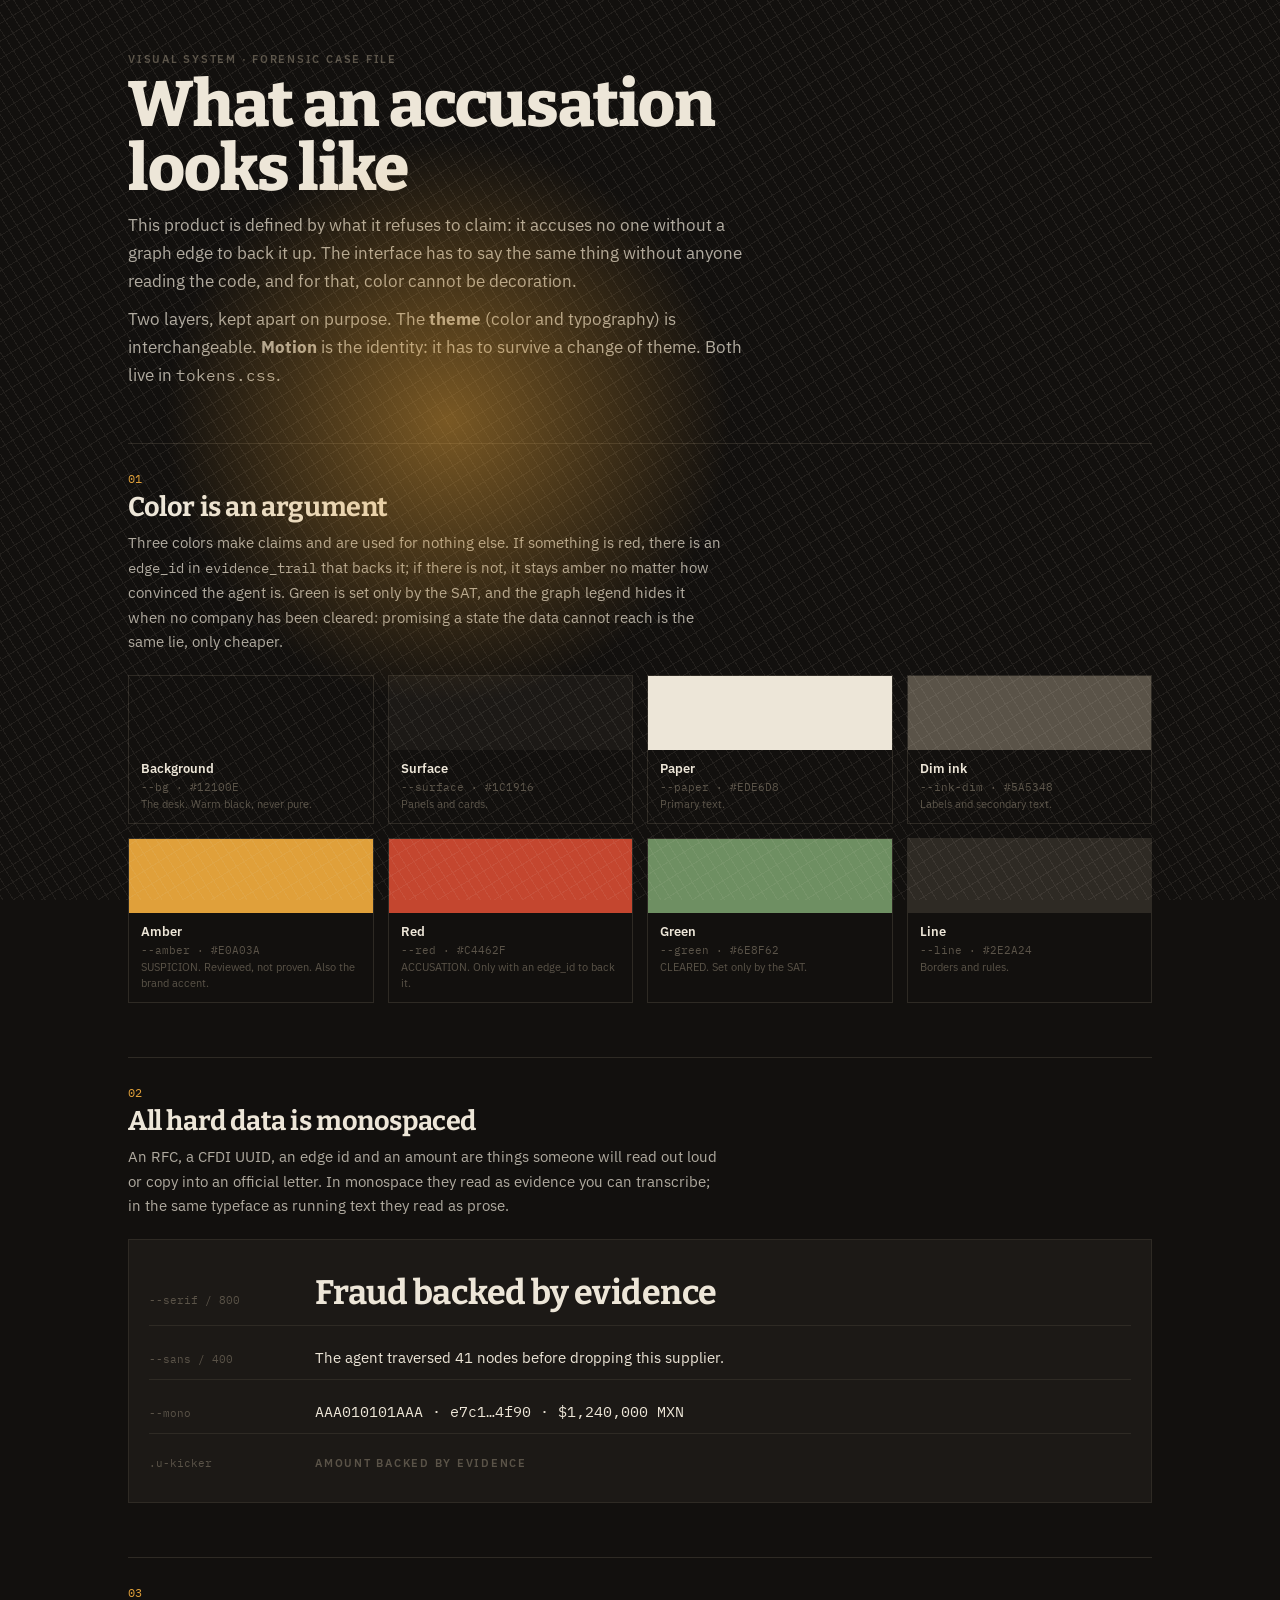
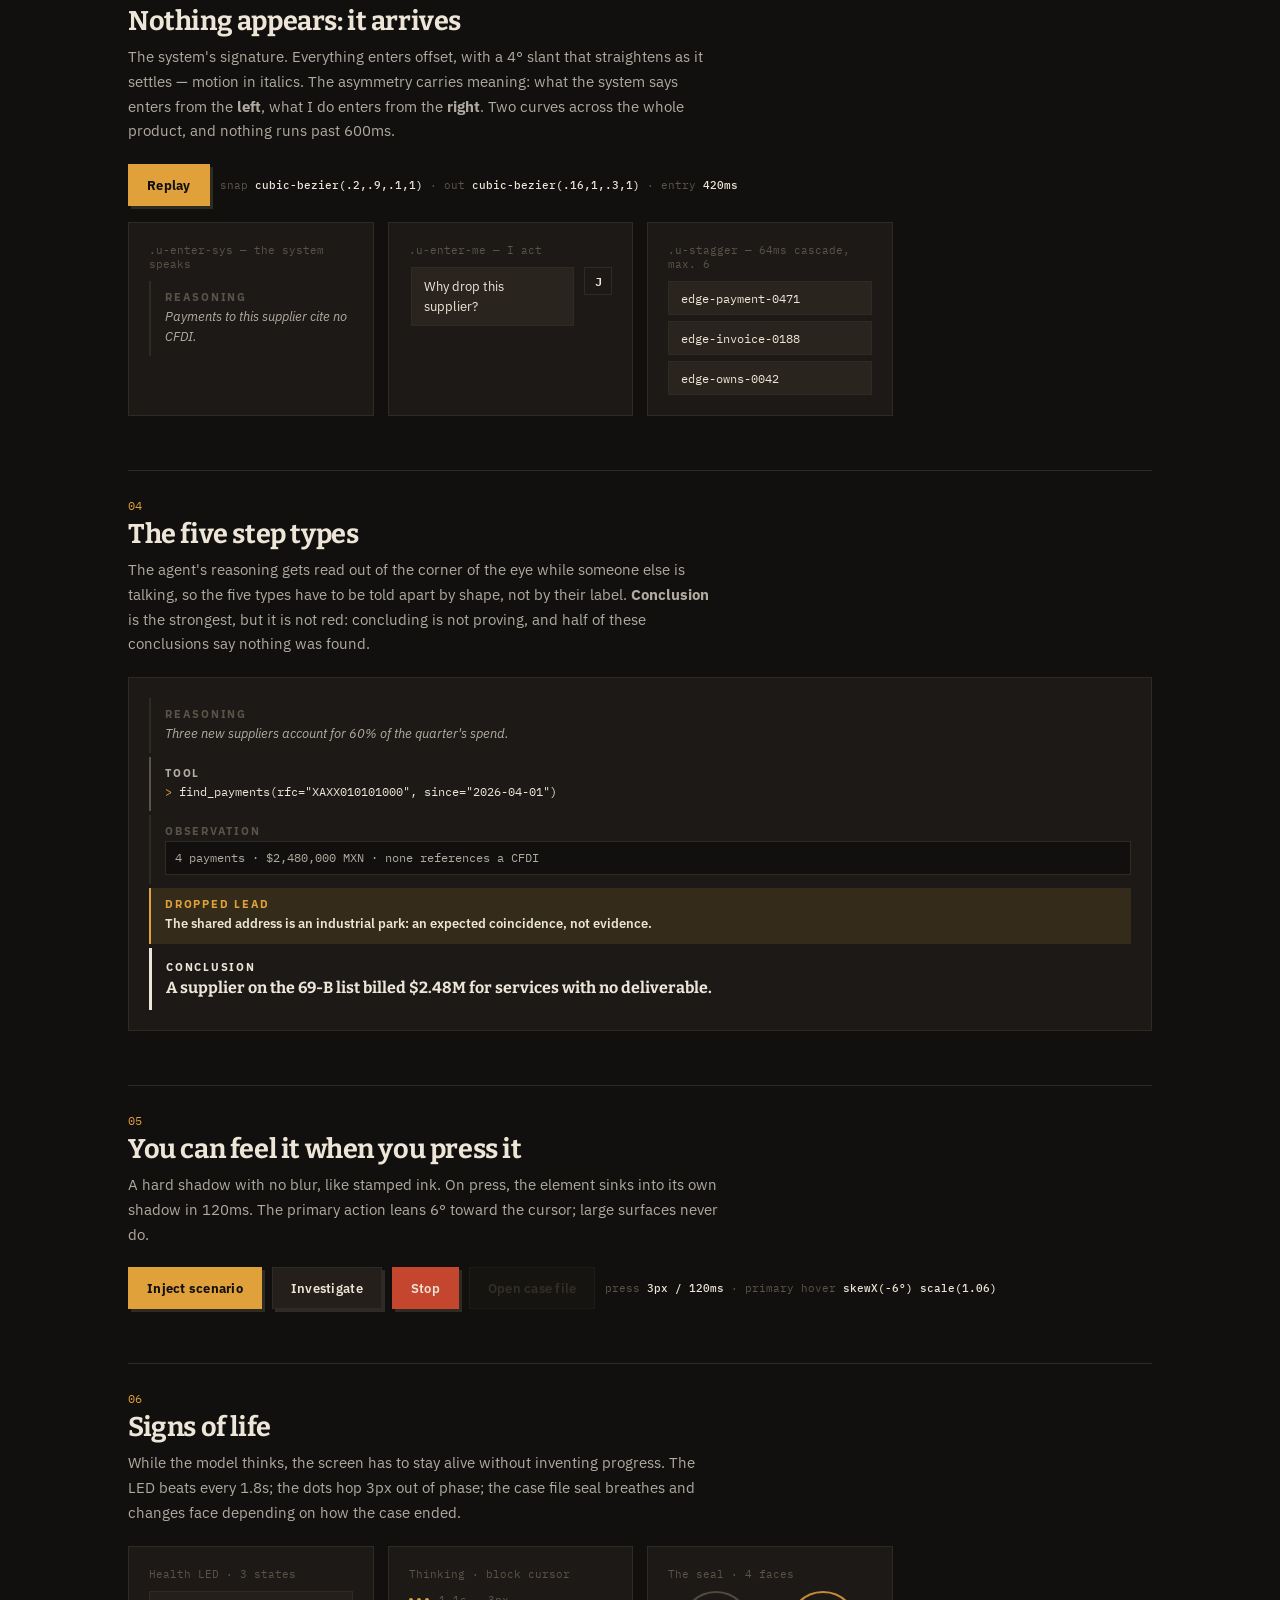
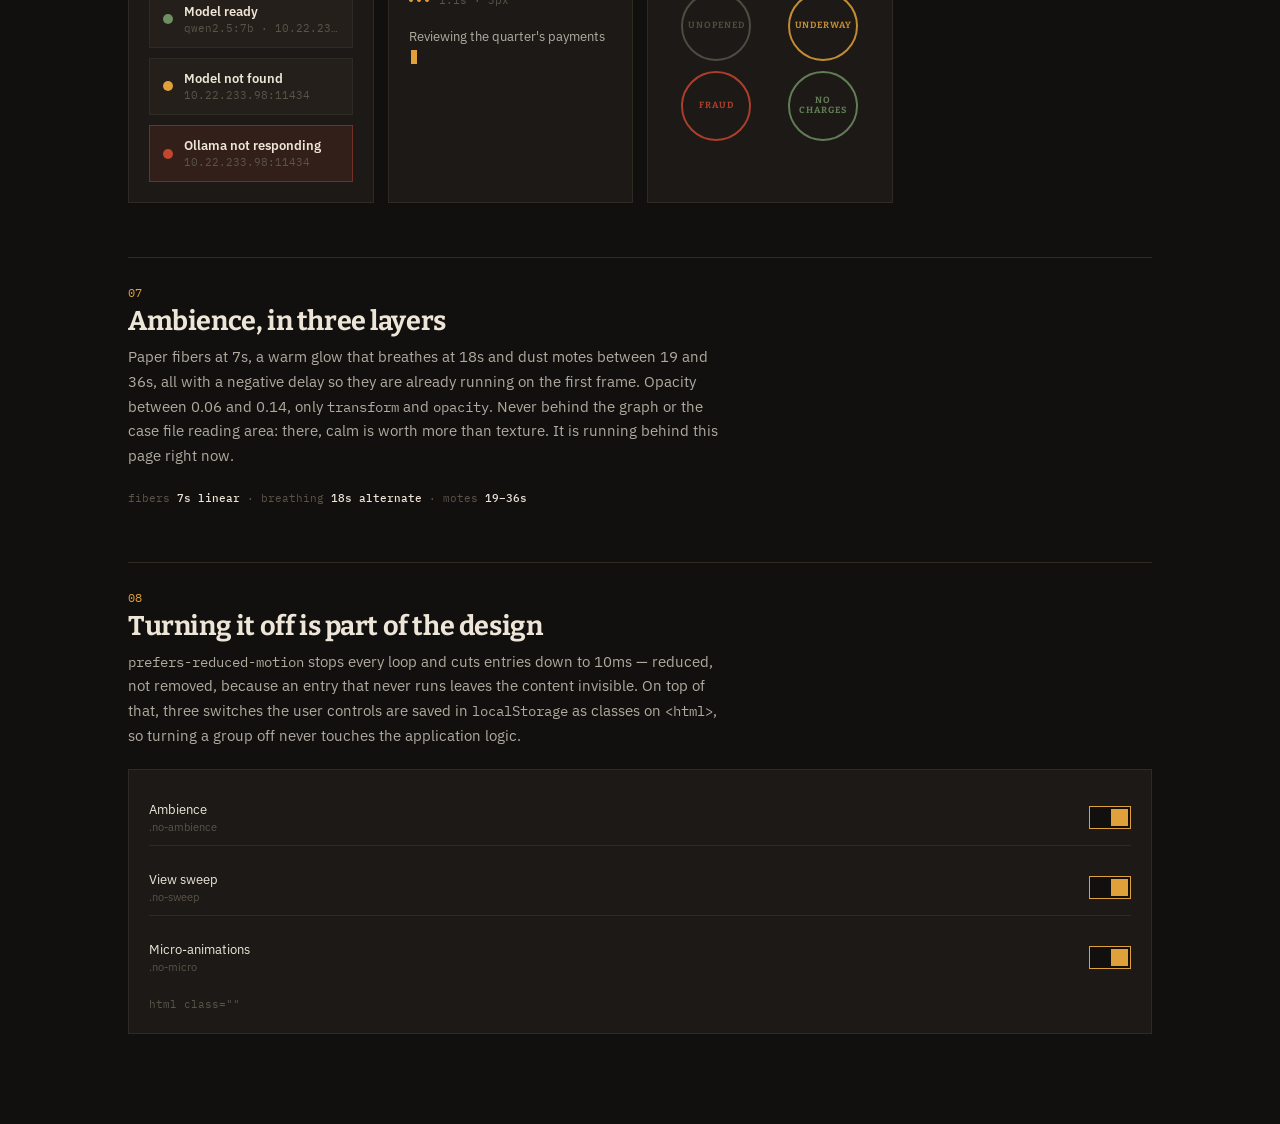
==== commit 4ce4a30d: "We have reached the end of this journey and project. After more than 30 hours of development, we hav" ====
--- a/ui/web/patterns.html
+++ b/ui/web/patterns.html
@@ -1,9 +1,10 @@
 <!DOCTYPE html>
-<html lang="es">
+<html lang="en">
 <head>
 <meta charset="utf-8">
 <meta name="viewport" content="width=device-width, initial-scale=1">
-<title>Forensic Auditor · sistema visual</title>
+<title>CORPIDE · visual system</title>
+<link rel="icon" type="image/svg+xml" href="logo-small.svg">
 <link rel="preconnect" href="https://fonts.googleapis.com">
 <link rel="preconnect" href="https://fonts.gstatic.com" crossorigin>
 <link href="https://fonts.googleapis.com/css2?family=Bitter:wght@600;700;800&family=IBM+Plex+Sans:wght@400;500;600;700&family=IBM+Plex+Mono:wght@400;500&display=swap" rel="stylesheet">
@@ -44,30 +45,30 @@
 </div>
 
 <div class="doc">
-  <span class="u-kicker">SISTEMA VISUAL · EXPEDIENTE FORENSE</span>
-  <h1 class="doc__title">Cómo se ve<br>una acusación</h1>
+  <span class="u-kicker">VISUAL SYSTEM · FORENSIC CASE FILE</span>
+  <h1 class="doc__title">What an accusation<br>looks like</h1>
   <p class="doc__lede">
-    Este producto se define por lo que se niega a afirmar: no acusa a nadie sin una
-    arista del grafo que lo respalde. La interfaz tiene que decir lo mismo sin que
-    nadie lea el código, y para eso el color no puede ser decoración.
+    This product is defined by what it refuses to claim: it accuses no one without a
+    graph edge to back it up. The interface has to say the same thing without anyone
+    reading the code, and for that, color cannot be decoration.
   </p>
   <p class="doc__lede">
-    Dos capas, separadas a propósito. El <b>tema</b> (color y tipografía) es
-    intercambiable. El <b>movimiento</b> es la identidad: tiene que sobrevivir a un
-    cambio de tema. Ambas viven en <code>tokens.css</code>.
+    Two layers, kept apart on purpose. The <b>theme</b> (color and typography) is
+    interchangeable. <b>Motion</b> is the identity: it has to survive a change of
+    theme. Both live in <code>tokens.css</code>.
   </p>
 
   <!-- ============================================================ 1 -->
   <section class="sec">
     <span class="sec__n">01</span>
-    <h2 class="sec__h">El color es un argumento</h2>
-    <p class="sec__p">
-      Tres colores hacen afirmaciones y no se usan para nada más. Si algo está en
-      rojo, existe un <code>edge_id</code> en <code>evidence_trail</code> que lo
-      sostiene; si no lo hay, es ámbar por más convencido que esté el agente. El
-      verde solo lo pone el SAT, y la leyenda del grafo lo esconde cuando no hay
-      ninguna empresa desvirtuada: prometer un estado que los datos no alcanzan es
-      la misma mentira, más barata.
+    <h2 class="sec__h">Color is an argument</h2>
+    <p class="sec__p">
+      Three colors make claims and are used for nothing else. If something is red,
+      there is an <code>edge_id</code> in <code>evidence_trail</code> that backs it;
+      if there is not, it stays amber no matter how convinced the agent is. Green is
+      set only by the SAT, and the graph legend hides it when no company has been
+      cleared: promising a state the data cannot reach is the same lie, only
+      cheaper.
     </p>
     <div class="grid" id="palette"></div>
   </section>
@@ -75,48 +76,48 @@
   <!-- ============================================================ 2 -->
   <section class="sec">
     <span class="sec__n">02</span>
-    <h2 class="sec__h">Todo dato duro es monoespaciado</h2>
-    <p class="sec__p">
-      Un RFC, un UUID de CFDI, un id de arista y un monto son cosas que alguien va a
-      citar en voz alta o copiar a un oficio. En monoespaciado se leen como evidencia
-      transcribible; en la misma fuente que el texto corrido se leen como prosa.
+    <h2 class="sec__h">All hard data is monospaced</h2>
+    <p class="sec__p">
+      An RFC, a CFDI UUID, an edge id and an amount are things someone will read out
+      loud or copy into an official letter. In monospace they read as evidence you can
+      transcribe; in the same typeface as running text they read as prose.
     </p>
     <div class="demo">
-      <div class="type-row"><span class="type-row__tag">--serif / 800</span><span class="u-serif" style="font-size:34px;">Fraude sostenido</span></div>
-      <div class="type-row"><span class="type-row__tag">--sans / 400</span><span>El agente recorrió 41 nodos antes de descartar este proveedor.</span></div>
+      <div class="type-row"><span class="type-row__tag">--serif / 800</span><span class="u-serif" style="font-size:34px;">Fraud backed by evidence</span></div>
+      <div class="type-row"><span class="type-row__tag">--sans / 400</span><span>The agent traversed 41 nodes before dropping this supplier.</span></div>
       <div class="type-row"><span class="type-row__tag">--mono</span><span class="u-mono">AAA010101AAA · e7c1…4f90 · $1,240,000 MXN</span></div>
-      <div class="type-row" style="border-bottom:none;"><span class="type-row__tag">.u-kicker</span><span class="u-kicker">MONTO SOSTENIDO POR EVIDENCIA</span></div>
+      <div class="type-row" style="border-bottom:none;"><span class="type-row__tag">.u-kicker</span><span class="u-kicker">AMOUNT BACKED BY EVIDENCE</span></div>
     </div>
   </section>
 
   <!-- ============================================================ 3 -->
   <section class="sec">
     <span class="sec__n">03</span>
-    <h2 class="sec__h">Nada aparece: llega</h2>
-    <p class="sec__p">
-      La firma del sistema. Todo entra desplazado y con una inclinación de 4° que se
-      endereza al asentarse — movimiento en cursiva. La asimetría tiene significado:
-      lo que dice el sistema entra por la <b>izquierda</b>, lo que hago yo entra por
-      la <b>derecha</b>. Dos curvas en todo el producto y nada pasa de 600ms.
+    <h2 class="sec__h">Nothing appears: it arrives</h2>
+    <p class="sec__p">
+      The system's signature. Everything enters offset, with a 4° slant that
+      straightens as it settles — motion in italics. The asymmetry carries meaning:
+      what the system says enters from the <b>left</b>, what I do enters from the
+      <b>right</b>. Two curves across the whole product, and nothing runs past 600ms.
     </p>
     <div class="row" style="margin-bottom:16px;">
-      <button class="btn btn--primary u-tactile u-lean" data-replay="entries">Repetir</button>
-      <span class="spec">snap <b>cubic-bezier(.2,.9,.1,1)</b> · out <b>cubic-bezier(.16,1,.3,1)</b> · entrada <b>420ms</b></span>
+      <button class="btn btn--primary u-tactile u-lean" data-replay="entries">Replay</button>
+      <span class="spec">snap <b>cubic-bezier(.2,.9,.1,1)</b> · out <b>cubic-bezier(.16,1,.3,1)</b> · entry <b>420ms</b></span>
     </div>
     <div class="grid" id="entries">
       <div class="demo">
-        <span class="demo__label">.u-enter-sys — el sistema habla</span>
+        <span class="demo__label">.u-enter-sys — the system speaks</span>
         <div class="step step--thought u-enter-sys">
-          <div class="step__head"><span class="step__title">Razonando</span></div>
-          <span class="step__detail">Los pagos a este proveedor no citan ningún CFDI.</span>
+          <div class="step__head"><span class="step__title">Reasoning</span></div>
+          <span class="step__detail">Payments to this supplier cite no CFDI.</span>
         </div>
       </div>
       <div class="demo">
-        <span class="demo__label">.u-enter-me — yo actúo</span>
-        <div class="answer__q u-enter-me"><span class="answer__q-text">¿Por qué descartaste a ese proveedor?</span><span class="avatar avatar--judge">J</span></div>
-      </div>
-      <div class="demo">
-        <span class="demo__label">.u-stagger — cascada de 64ms, máx. 6</span>
+        <span class="demo__label">.u-enter-me — I act</span>
+        <div class="answer__q u-enter-me"><span class="answer__q-text">Why drop this supplier?</span><span class="avatar avatar--judge">J</span></div>
+      </div>
+      <div class="demo">
+        <span class="demo__label">.u-stagger — 64ms cascade, max. 6</span>
         <div class="u-stagger" style="display:flex;flex-direction:column;gap:6px;">
           <span class="slab u-enter-sys">edge-payment-0471</span>
           <span class="slab u-enter-sys">edge-invoice-0188</span>
@@ -129,70 +130,70 @@
   <!-- ============================================================ 4 -->
   <section class="sec">
     <span class="sec__n">04</span>
-    <h2 class="sec__h">Los cinco tipos de paso</h2>
-    <p class="sec__p">
-      El razonamiento del agente se lee de reojo mientras alguien más habla, así que
-      los cinco tipos tienen que distinguirse por forma y no por su etiqueta.
-      <b>Conclusión</b> es el más fuerte, pero no es rojo: concluir no es probar, y
-      la mitad de estas conclusiones dicen que no se encontró nada.
+    <h2 class="sec__h">The five step types</h2>
+    <p class="sec__p">
+      The agent's reasoning gets read out of the corner of the eye while someone else
+      is talking, so the five types have to be told apart by shape, not by their label.
+      <b>Conclusion</b> is the strongest, but it is not red: concluding is not proving,
+      and half of these conclusions say nothing was found.
     </p>
     <div class="demo" style="gap:2px;">
-      <div class="step step--thought"><div class="step__head"><span class="step__title">Razonando</span></div><span class="step__detail">Tres proveedores nuevos concentran el 60% del gasto del trimestre.</span></div>
-      <div class="step step--action"><div class="step__head"><span class="step__title">Herramienta</span></div><span class="step__detail">buscar_pagos(rfc="XAXX010101000", desde="2026-04-01")</span></div>
-      <div class="step step--observation"><div class="step__head"><span class="step__title">Observación</span></div><span class="step__detail">4 pagos · $2,480,000 MXN · ninguno referencia un CFDI</span></div>
-      <div class="step step--lead_dropped"><div class="step__head"><span class="step__title">Pista descartada</span></div><span class="step__detail">La dirección compartida es un parque industrial: coincidencia esperable, no evidencia.</span></div>
-      <div class="step step--conclusion"><div class="step__head"><span class="step__title">Conclusión</span></div><span class="step__detail">Un proveedor en la lista 69-B facturó servicios sin entregable, por $2.48M.</span></div>
+      <div class="step step--thought"><div class="step__head"><span class="step__title">Reasoning</span></div><span class="step__detail">Three new suppliers account for 60% of the quarter's spend.</span></div>
+      <div class="step step--action"><div class="step__head"><span class="step__title">Tool</span></div><span class="step__detail">find_payments(rfc="XAXX010101000", since="2026-04-01")</span></div>
+      <div class="step step--observation"><div class="step__head"><span class="step__title">Observation</span></div><span class="step__detail">4 payments · $2,480,000 MXN · none references a CFDI</span></div>
+      <div class="step step--lead_dropped"><div class="step__head"><span class="step__title">Dropped lead</span></div><span class="step__detail">The shared address is an industrial park: an expected coincidence, not evidence.</span></div>
+      <div class="step step--conclusion"><div class="step__head"><span class="step__title">Conclusion</span></div><span class="step__detail">A supplier on the 69-B list billed $2.48M for services with no deliverable.</span></div>
     </div>
   </section>
 
   <!-- ============================================================ 5 -->
   <section class="sec">
     <span class="sec__n">05</span>
-    <h2 class="sec__h">Se siente al tocarlo</h2>
-    <p class="sec__p">
-      Sombra dura sin difuminar, como tinta estampada. Al pulsar, el elemento se mete
-      dentro de su propia sombra en 120ms. La acción principal se inclina 6° hacia el
-      cursor; las superficies grandes nunca lo hacen.
+    <h2 class="sec__h">You can feel it when you press it</h2>
+    <p class="sec__p">
+      A hard shadow with no blur, like stamped ink. On press, the element sinks into
+      its own shadow in 120ms. The primary action leans 6° toward the cursor; large
+      surfaces never do.
     </p>
     <div class="row">
-      <button class="btn btn--primary u-tactile u-lean">Inyectar escenario</button>
-      <button class="btn u-tactile">Investigar</button>
-      <button class="btn btn--danger u-tactile">Detener</button>
-      <button class="btn u-tactile" disabled>Abrir expediente</button>
-      <span class="spec">press <b>3px / 120ms</b> · hover primario <b>skewX(-6°) scale(1.06)</b></span>
+      <button class="btn btn--primary u-tactile u-lean">Inject scenario</button>
+      <button class="btn u-tactile">Investigate</button>
+      <button class="btn btn--danger u-tactile">Stop</button>
+      <button class="btn u-tactile" disabled>Open case file</button>
+      <span class="spec">press <b>3px / 120ms</b> · primary hover <b>skewX(-6°) scale(1.06)</b></span>
     </div>
   </section>
 
   <!-- ============================================================ 6 -->
   <section class="sec">
     <span class="sec__n">06</span>
-    <h2 class="sec__h">Señales de vida</h2>
-    <p class="sec__p">
-      Mientras el modelo piensa, la pantalla tiene que seguir viva sin inventar
-      progreso. El LED late cada 1.8s; los puntos saltan 3px desfasados; el sello del
-      expediente respira y cambia de cara según en qué acabó el caso.
+    <h2 class="sec__h">Signs of life</h2>
+    <p class="sec__p">
+      While the model thinks, the screen has to stay alive without inventing
+      progress. The LED beats every 1.8s; the dots hop 3px out of phase; the case file
+      seal breathes and changes face depending on how the case ended.
     </p>
     <div class="grid">
       <div class="demo">
-        <span class="demo__label">LED de salud · 3 estados</span>
+        <span class="demo__label">Health LED · 3 states</span>
         <div class="row" style="flex-direction:column;align-items:stretch;">
-          <div class="status status--ok"><span class="led is-beating"></span><span class="status__text"><span class="status__title">Modelo listo</span><span class="status__detail">qwen2.5:7b · 10.22.233.98</span></span></div>
-          <div class="status status--warn"><span class="led is-beating"></span><span class="status__text"><span class="status__title">Modelo no encontrado</span><span class="status__detail">10.22.233.98:11434</span></span></div>
-          <div class="status status--down"><span class="led"></span><span class="status__text"><span class="status__title">Ollama no responde</span><span class="status__detail">10.22.233.98:11434</span></span></div>
+          <div class="status status--ok"><span class="led is-beating"></span><span class="status__text"><span class="status__title">Model ready</span><span class="status__detail">qwen2.5:7b · 10.22.233.98</span></span></div>
+          <div class="status status--warn"><span class="led is-beating"></span><span class="status__text"><span class="status__title">Model not found</span><span class="status__detail">10.22.233.98:11434</span></span></div>
+          <div class="status status--down"><span class="led"></span><span class="status__text"><span class="status__title">Ollama not responding</span><span class="status__detail">10.22.233.98:11434</span></span></div>
         </div>
       </div>
       <div class="demo">
-        <span class="demo__label">Pensando · cursor de bloque</span>
+        <span class="demo__label">Thinking · block cursor</span>
         <div class="row"><span class="thinking"><i></i><i></i><i></i></span><span class="spec">1.1s · 3px</span></div>
-        <span class="step__detail caret" style="margin-top:8px;">Revisando los pagos del trimestre</span>
-      </div>
-      <div class="demo">
-        <span class="demo__label">El sello · 4 caras</span>
+        <span class="step__detail caret" style="margin-top:8px;">Reviewing the quarter's payments</span>
+      </div>
+      <div class="demo">
+        <span class="demo__label">The seal · 4 faces</span>
         <div class="row" style="justify-content:space-around;">
-          <div class="seal" style="width:70px;height:70px;"><span class="seal__word" style="font-size:9px;">SIN ABRIR</span></div>
-          <div class="seal seal--running" style="width:70px;height:70px;"><span class="seal__word" style="font-size:9px;">EN CURSO</span></div>
-          <div class="seal seal--accused" style="width:70px;height:70px;"><span class="seal__word" style="font-size:9px;">FRAUDE</span></div>
-          <div class="seal seal--clean" style="width:70px;height:70px;"><span class="seal__word" style="font-size:9px;">SIN CARGOS</span></div>
+          <div class="seal" style="width:70px;height:70px;"><span class="seal__word" style="font-size:9px;">UNOPENED</span></div>
+          <div class="seal seal--running" style="width:70px;height:70px;"><span class="seal__word" style="font-size:9px;">UNDERWAY</span></div>
+          <div class="seal seal--accused" style="width:70px;height:70px;"><span class="seal__word" style="font-size:9px;">FRAUD</span></div>
+          <div class="seal seal--clean" style="width:70px;height:70px;"><span class="seal__word" style="font-size:9px;">NO CHARGES</span></div>
         </div>
       </div>
     </div>
@@ -201,37 +202,36 @@
   <!-- ============================================================ 7 -->
   <section class="sec">
     <span class="sec__n">07</span>
-    <h2 class="sec__h">El ambiente, en tres capas</h2>
-    <p class="sec__p">
-      Fibras de papel a 7s, un resplandor cálido que respira a 18s y motas de polvo
-      entre 19 y 36s, todas con retardo negativo para que ya estén en marcha en el
-      primer cuadro. Opacidad entre 0.06 y 0.14, solo <code>transform</code> y
-      <code>opacity</code>. Nunca detrás del grafo ni del área de lectura del
-      expediente: ahí la calma vale más que la textura. Está corriendo detrás de
-      esta página.
+    <h2 class="sec__h">Ambience, in three layers</h2>
+    <p class="sec__p">
+      Paper fibers at 7s, a warm glow that breathes at 18s and dust motes between 19
+      and 36s, all with a negative delay so they are already running on the first
+      frame. Opacity between 0.06 and 0.14, only <code>transform</code> and
+      <code>opacity</code>. Never behind the graph or the case file reading area:
+      there, calm is worth more than texture. It is running behind this page right
+      now.
     </p>
     <div class="row">
-      <span class="spec">fibras <b>7s linear</b> · respiración <b>18s alternate</b> · motas <b>19–36s</b></span>
+      <span class="spec">fibers <b>7s linear</b> · breathing <b>18s alternate</b> · motes <b>19–36s</b></span>
     </div>
   </section>
 
   <!-- ============================================================ 8 -->
   <section class="sec">
     <span class="sec__n">08</span>
-    <h2 class="sec__h">Apagarlo es parte del diseño</h2>
-    <p class="sec__p">
-      <code>prefers-reduced-motion</code> detiene todos los bucles y reduce las
-      entradas a 10ms — reducidas, no eliminadas, porque una entrada que no corre
-      deja el contenido invisible. Encima hay tres interruptores que el usuario
-      controla y que se guardan en <code>localStorage</code> como clases en
-      <code>&lt;html&gt;</code>, de modo que apagar un grupo nunca toca la lógica de
-      la aplicación.
+    <h2 class="sec__h">Turning it off is part of the design</h2>
+    <p class="sec__p">
+      <code>prefers-reduced-motion</code> stops every loop and cuts entries down to
+      10ms — reduced, not removed, because an entry that never runs leaves the content
+      invisible. On top of that, three switches the user controls are saved in
+      <code>localStorage</code> as classes on <code>&lt;html&gt;</code>, so turning a
+      group off never touches the application logic.
     </p>
     <div class="demo">
       <div class="settings" id="switches">
-        <div class="toggle-row"><div class="toggle-row__text"><span class="toggle-row__name">Ambiente vivo</span><span class="toggle-row__note">.no-ambience</span></div><button class="switch is-on" data-sw="ambience" role="switch" aria-checked="true"></button></div>
-        <div class="toggle-row"><div class="toggle-row__text"><span class="toggle-row__name">Barrido de vista</span><span class="toggle-row__note">.no-sweep</span></div><button class="switch is-on" data-sw="sweep" role="switch" aria-checked="true"></button></div>
-        <div class="toggle-row"><div class="toggle-row__text"><span class="toggle-row__name">Micro-interacciones</span><span class="toggle-row__note">.no-micro</span></div><button class="switch is-on" data-sw="micro" role="switch" aria-checked="true"></button></div>
+        <div class="toggle-row"><div class="toggle-row__text"><span class="toggle-row__name">Ambience</span><span class="toggle-row__note">.no-ambience</span></div><button class="switch is-on" data-sw="ambience" role="switch" aria-checked="true"></button></div>
+        <div class="toggle-row"><div class="toggle-row__text"><span class="toggle-row__name">View sweep</span><span class="toggle-row__note">.no-sweep</span></div><button class="switch is-on" data-sw="sweep" role="switch" aria-checked="true"></button></div>
+        <div class="toggle-row"><div class="toggle-row__text"><span class="toggle-row__name">Micro-animations</span><span class="toggle-row__note">.no-micro</span></div><button class="switch is-on" data-sw="micro" role="switch" aria-checked="true"></button></div>
       </div>
       <span class="spec" id="switch-state">html class=""</span>
     </div>
@@ -242,14 +242,14 @@
 'use strict';
 
 const PALETTE = [
-  ['--bg', '#12100E', 'Fondo', 'El escritorio. Negro cálido, nunca puro.'],
-  ['--surface', '#1C1916', 'Superficie', 'Paneles y tarjetas.'],
-  ['--paper', '#EDE6D8', 'Papel', 'Texto principal.'],
-  ['--ink-dim', '#5A5348', 'Tinta apagada', 'Etiquetas y texto secundario.'],
-  ['--amber', '#E0A03A', 'Ámbar', 'SOSPECHA. Revisado, no probado. También el acento de marca.'],
-  ['--red', '#C4462F', 'Rojo', 'ACUSACIÓN. Solo con un edge_id que la respalde.'],
-  ['--green', '#6E8F62', 'Verde', 'EXONERADO. Solo lo pone el SAT.'],
-  ['--line', '#2E2A24', 'Línea', 'Bordes y reglas.'],
+  ['--bg', '#12100E', 'Background', 'The desk. Warm black, never pure.'],
+  ['--surface', '#1C1916', 'Surface', 'Panels and cards.'],
+  ['--paper', '#EDE6D8', 'Paper', 'Primary text.'],
+  ['--ink-dim', '#5A5348', 'Dim ink', 'Labels and secondary text.'],
+  ['--amber', '#E0A03A', 'Amber', 'SUSPICION. Reviewed, not proven. Also the brand accent.'],
+  ['--red', '#C4462F', 'Red', 'ACCUSATION. Only with an edge_id to back it.'],
+  ['--green', '#6E8F62', 'Green', 'CLEARED. Set only by the SAT.'],
+  ['--line', '#2E2A24', 'Line', 'Borders and rules.'],
 ];
 
 const palette = document.getElementById('palette');
--- a/ui/web/tokens.css
+++ b/ui/web/tokens.css
@@ -1,5 +1,5 @@
 /*
- * Forensic Auditor -- design tokens and reusable patterns.
+ * CORPIDE -- design tokens and reusable patterns.
  *
  * Two layers, deliberately separate:
  *
@@ -43,6 +43,75 @@
   /* Hard shadow, never blurred: stamped ink, not glow. */
   --shadow-hard: 3px 3px 0 var(--line);
   --shadow-hard-red: 3px 3px 0 rgba(196, 70, 47, .5);
+
+  /* Brand accent. Amber in the dark theme -- the warm, printed look --
+     and Infosys blue in the light one. */
+  --brand:      #E0A03A;
+  --brand-ink:  #12100E;   /* text that sits on --brand */
+  --brand-soft: rgba(224, 160, 58, .16);
+
+  /* Graph colours live here too, because app.js reads them from the
+     computed style instead of hardcoding hexes. That is what lets the
+     canvas follow a theme swap -- vis paints on a canvas, so no amount
+     of CSS reaches it on its own. */
+  --graph-bg:        #1C1916;
+  --graph-node:      #241F1A;
+  --graph-node-line: #4A4238;
+  --graph-node-text: #8A8073;
+  --graph-edge:      #2E2A24;
+  --graph-halo:      rgba(224, 160, 58, .9);
+  --graph-lane:      rgba(255, 240, 210, .96);   /* near-white: road paint */
+  --graph-spinner:   224, 160, 58;   /* rgb triplet: the dots fade per dot */
+  --graph-ember:     196, 70, 47;    /* rgb triplet: the cited edge breathes */
+}
+
+/* ---------------------------------------------------------------------
+ * Light theme -- Infosys blue.
+ *
+ * Same semantics, inverted ground: amber still means "suspected", red
+ * still means "accused with evidence", green still means "cleared by
+ * SAT". Each one is darkened, because a hue that reads as a warning on
+ * near-black turns into a pastel on white.
+ * ------------------------------------------------------------------- */
+
+[data-theme="light"] {
+  --bg:        #F4F7FA;
+  --surface:   #FFFFFF;
+  --paper:     #16232E;   /* text, now ink on paper for real */
+  --ink-dim:   #5E7488;
+  --amber:     #A86A00;   /* darkened: #E0A03A is unreadable on white */
+  --red:       #C0392B;
+  --green:     #2E7D32;
+  --line:      #DCE4EC;
+
+  --surface-2:    #EEF3F8;
+  --surface-lift: #FFFFFF;
+  --paper-soft:   rgba(22, 35, 46, .74);
+  --paper-faint:  rgba(22, 35, 46, .45);
+
+  --amber-tint: rgba(168, 106, 0, .10);
+  --amber-line: rgba(168, 106, 0, .38);
+  --red-tint:   rgba(192, 57, 43, .10);
+  --red-line:   rgba(192, 57, 43, .40);
+  --green-tint: rgba(46, 125, 50, .10);
+  --green-line: rgba(46, 125, 50, .38);
+
+  --shadow-hard: 3px 3px 0 var(--line);
+  --shadow-hard-red: 3px 3px 0 rgba(192, 57, 43, .35);
+
+  --brand:      #007CC3;   /* Infosys blue */
+  --brand-ink:  #FFFFFF;
+  --brand-soft: rgba(0, 124, 195, .12);
+
+  --graph-bg:        #FFFFFF;
+  --graph-node:      #FFFFFF;
+  --graph-node-line: #93A7B8;
+  --graph-node-text: #5E7488;
+  --graph-edge:      #C9D6E2;
+  --graph-halo:      rgba(0, 124, 195, .85);
+  --graph-lane:      rgba(255, 255, 255, .95);   /* white on the amber lane */
+  --graph-spinner:   0, 124, 195;
+  --graph-ember:     192, 57, 43;
 }
 
 /* =================================================== THEME: typography */
@@ -201,6 +270,91 @@
   to   { transform: scaleX(1); opacity: 0; }
 }
 
+/* ============================================= MOTION: the case file */
+/*
+ * The case file is a dossier. Opening one is an event -- the cover
+ * swings open, the verdict sheet slides out, a stamp strikes -- and
+ * every tab switch files one sheet away and deals the next.
+ *
+ * Keyframes are from-only (or end at the element's natural style) and
+ * run with `backwards` fill, so removing the class that started them
+ * always leaves the real end state on screen, even mid-flight.
+ */
+
+:root {
+  --stagger-chip:   48ms;   /* evidence chips lighting up inside a card */
+  --stagger-ledger: 36ms;   /* trail rows printing */
+
+  --folder:        #221C16;
+  --folder-edge:   #3A3128;
+  --folder-tab:    #1A1612;
+  --folder-shadow: #2E2A24;
+  --sheet:         #28221C;
+  --sheet-under:   #201B16;
+  --cover:         #2E261E;
+  --cover-fibre:   rgba(237, 230, 216, .035);
+  --cover-rule:    rgba(237, 230, 216, .14);
+  --cover-shade:   rgba(0, 0, 0, .45);
+  --inquiry-scan:  rgba(255, 240, 210, .35);
+}
+
+/* Manila on the cool blue desk: the one warm object reads as "the file". */
+[data-theme="light"] {
+  --folder:        #EEE4CF;
+  --folder-edge:   #D6C7A6;
+  --folder-tab:    #E3D6B8;
+  --folder-shadow: #CBD6E1;
+  --sheet:         #FFFFFF;
+  --sheet-under:   #F4F7FA;
+  --cover:         #E9DDC2;
+  --cover-fibre:   rgba(22, 35, 46, .045);
+  --cover-rule:    rgba(22, 35, 46, .22);
+  --cover-shade:   rgba(22, 35, 46, .22);
+  --inquiry-scan:  rgba(255, 255, 255, .55);
+}
+
+@keyframes fa-folder-land { from { opacity: 0; transform: translate3d(0, 28px, 0) rotate(-1deg) skewX(2deg); } }
+@keyframes fa-plate-drop  { from { transform: translate3d(0, 0, 0); } }
+@keyframes fa-tab-rise    { from { opacity: 0; transform: translate3d(0, 22px, 0); } }
+@keyframes fa-type        { from { clip-path: inset(0 100% 0 0); } }
+/* Left hinge: a small lift, then the swing toward the viewer. */
+@keyframes fa-cover-swing {
+  0%   { transform: rotateY(0deg);    animation-timing-function: cubic-bezier(.2, .9, .1, 1); }
+  22%  { transform: rotateY(-7deg);   animation-timing-function: cubic-bezier(.16, 1, .3, 1); }
+  100% { transform: rotateY(-100deg); }
+}
+/* Transparent before it turns edge-on, where it would read as a band. */
+@keyframes fa-cover-fade  { 0%, 45% { opacity: 1; } 80%, 100% { opacity: 0; } }
+@keyframes fa-cover-shade { from { opacity: 0; } to { opacity: 1; } }
+@keyframes fa-sheet-rise  { from { opacity: 0; transform: translate3d(0, 26px, 0) rotate(-.6deg); } }
+@keyframes fa-print-line  { from { clip-path: inset(-10% 100% -25% 0); } to { clip-path: inset(-10% -2% -25% 0); } }
+/* One strike and one press. No bounce: this is a notary, not a toy. */
+@keyframes fa-stamp {
+  0%   { opacity: 0; transform: translate3d(-6px, -4px, 0) scale(1.6) rotate(-16deg); }
+  65%  { opacity: 1; transform: translate3d(0, 0, 0) scale(.96) rotate(-7deg); }
+  100% { opacity: 1; transform: translate3d(0, 0, 0) scale(1) rotate(-8deg); }
+}
+@keyframes fa-stamp-ring  { from { opacity: .5; transform: scale(.96); } to { opacity: 0; transform: scale(1.2); } }
+@keyframes fa-stamp-pill  { from { opacity: 0; transform: scale(1.5); } }
+@keyframes fa-rule-draw   { from { transform: scaleX(0); } }
+@keyframes fa-press       { 40% { transform: translate3d(2px, 2px, 0); } }
+@keyframes fa-count-tick  { from { opacity: 0; transform: scale(.5); } }
+
+@keyframes fa-sheet-file  { to { opacity: 0; transform: translate3d(calc(var(--dir, 1) * -18px), 8px, 0) scale(.985); } }
+@keyframes fa-sheet-deal  { from { opacity: 0; transform: translate3d(calc(var(--dir, 1) * 20px), 18px, 0) skewX(calc(var(--dir, 1) * -2.5deg)) rotate(calc(var(--dir, 1) * .5deg)); } }
+@keyframes fa-deal         { from { opacity: 0; transform: translate3d(-40px, 18px, 0) rotate(-2.5deg) skewX(4deg); } }
+@keyframes fa-ignite       { from { opacity: 0; clip-path: inset(0 100% 0 0); } }
+@keyframes fa-ignite-flash { from { opacity: .7; } to { opacity: 0; } }
+@keyframes fa-print-row    { from { opacity: 0; clip-path: inset(0 100% 0 0); } }
+@keyframes fa-hot          { 30% { opacity: 1; } }
+@keyframes fa-rule-down    { from { transform: scaleY(0); } }
+@keyframes fa-flag         { 0%, 45% { opacity: 1; } 100% { opacity: 0; } }
+
+/* The /ask progress record. */
+@keyframes fa-roll         { from { opacity: 0; transform: translate3d(0, 70%, 0); } }
+@keyframes fa-inquiry-scan { to { transform: translate3d(100%, 0, 0); } }
+@keyframes fa-file-away    { to { opacity: 0; transform: translate3d(-24px, 0, 0) skewX(3deg); } }
+
 /* ================================================== MOTION: ambience */
 /*
  * Three layers, depth from differing size/opacity/speed. Transform and
@@ -378,3 +532,45 @@
     transition-duration: 10ms !important;
   }
 }
+
+/* ----------------------------------------- RESPECT: the case file */
+/*
+ * app.js never adds .is-opening without the sweep switch or under
+ * reduced motion; these rules are the second lock. .no-sweep keeps the
+ * sheet deal/file on tab switch, like every other entrance. .no-micro
+ * keeps only the big beats: no dealing of contents, stamp, ring, press,
+ * ticks, count-up or scan.
+ */
+
+.no-sweep #view-casefile.is-opening,
+.no-sweep #view-casefile.is-opening *,
+.no-sweep #view-casefile.is-opening::after { animation: none !important; }
+.no-sweep #view-casefile.is-opening .dossier__cover { display: none; }
+
+.no-micro .tab,
+.no-micro .tab::after,
+.no-micro .inquiry__ink { transition: none; }
+.no-micro .inquiry__ink::after,
+.no-micro .inquiry__step.is-live::before,
+.no-micro .inquiry__phase-text,
+.no-micro .is-flagged::before { animation: none !important; }
+.no-micro .is-flagged::before { opacity: 0; }
+
+@media (prefers-reduced-motion: reduce) {
+  #view-casefile.is-opening,
+  #view-casefile.is-opening *,
+  #view-casefile.is-opening *::before,
+  #view-casefile.is-opening *::after,
+  .sheet.is-dealing, .sheet.is-dealing *,
+  .sheet.is-dealing *::before, .sheet.is-dealing *::after,
+  .sheet.is-filing, .stamp.is-landing,
+  .inquiry, .inquiry *, .exchange.is-superseded {
+    animation-duration: 10ms !important;
+    animation-delay: 0ms !important;
+  }
+  #view-casefile.is-opening .dossier__cover { display: none !important; }
+  .inquiry__ink::after,
+  .inquiry__step.is-live::before,
+  .stamp::after,
+  .is-flagged::before { animation: none !important; }
+}
--- a/ui/web/styles.css
+++ b/ui/web/styles.css
@@ -1,5 +1,5 @@
 /*
- * Forensic Auditor dashboard -- "Expediente Forense".
+ * CORPIDE dashboard -- "Expediente Forense".
  *
  * Paper and ink on a dark desk. Hard data is monospaced so it reads as
  * quotable evidence; colour appears only to mark suspicion (amber),
@@ -58,21 +58,27 @@
 
 .brand { display: flex; align-items: center; gap: 12px; padding: 0 22px 30px; position: relative; z-index: 1; }
 
+/* The logo carries its own navy ground (logo.svg), so it reads the same
+   on the dark sidebar and on the Infosys blue one. The hairline keeps
+   its edge from dissolving into the dark. */
 .brand__mark {
-  width: 38px; height: 38px; flex: 0 0 38px;
-  border: 1px solid var(--amber);
-  color: var(--amber);
-  display: flex; align-items: center; justify-content: center;
+  display: block;
+  width: 40px; height: 40px; flex: 0 0 40px;
+  box-shadow: 0 0 0 1px rgba(255, 255, 255, .10);
 }
 
 .brand__text { display: flex; flex-direction: column; line-height: 1.15; }
+/* An all-caps name: open the tracking instead of tightening it the way
+   the big serif headings do. */
 .brand__name {
   font-family: var(--serif); font-weight: 700;
-  font-size: 17px; letter-spacing: var(--track-mega);
+  font-size: 18px; letter-spacing: .1em;
   color: var(--paper);
 }
+/* --ink-dim here measured 2.3:1 against the sidebar: next to the new
+   wordmark the tagline all but disappeared. 55% paper is 5.1:1. */
 .brand__role {
-  color: var(--ink-dim); font-size: 10px;
+  color: rgba(237, 230, 216, .55); font-size: 10px;
   letter-spacing: var(--track-kicker); text-transform: uppercase;
 }
 
@@ -143,6 +149,10 @@
 .status--warn { --led: var(--amber); --led-ring: rgba(224, 160, 58, .55); }
 .status--down { --led: var(--red); }
 .status--down { border-color: var(--red-line); background: var(--red-tint); }
+/* Gemini and the data source: read-only, so quieter than the button above. */
+.status--mini { padding: 7px 13px; margin-top: 6px; }
+.status--mini:hover { border-color: var(--line); }
+.status--mini.status--down:hover { border-color: var(--red-line); }
 
 /* ----------------------------------------------------------------- main */
 
@@ -220,6 +230,7 @@
 
 .pill {
   display: inline-flex; align-items: center; gap: 7px;
+  white-space: nowrap;
   height: 30px; padding: 0 12px;
   border: 1px solid var(--line);
   font-size: 12px; font-weight: 600;
@@ -469,6 +480,7 @@
 .trail__head { display: flex; align-items: center; justify-content: space-between; padding: 14px 16px; border-bottom: 1px solid var(--line); }
 .trail__cols, .trail__row { display: grid; grid-template-columns: 32px minmax(0, 1fr) minmax(0, .8fr) 110px; gap: 10px; align-items: center; }
 .trail__cols { padding: 8px 16px; font-size: 10px; letter-spacing: var(--track-kicker); color: var(--ink-dim); border-bottom: 1px solid var(--line); }
+.trail__cols span:last-child { text-align: right; }
 .trail__rows { display: flex; flex-direction: column; }
 .trail__row { padding: 9px 16px; border-bottom: 1px solid var(--line); font-size: 12px; cursor: pointer; transition: background-color var(--t-fast) linear; }
 .trail__row:hover { background: var(--surface-lift); }
@@ -511,11 +523,412 @@
   font-family: var(--mono); font-size: 12px; font-weight: 600;
 }
 .avatar--judge { color: var(--paper); }
-.avatar--agent { color: var(--amber); border-color: var(--amber-line); }
+/* The logo brings its own navy ground; the hairline matches .brand__mark. */
+.avatar--agent { border-color: rgba(255, 255, 255, .10); overflow: hidden; }
+.avatar--agent img { display: block; width: 100%; height: 100%; }
 
 .sources { display: flex; flex-wrap: wrap; gap: 5px; align-items: center; padding-top: 8px; border-top: 1px solid var(--line); }
 .sources__label { font-size: 10px; letter-spacing: var(--track-kicker); color: var(--ink-dim); width: 100%; }
 .sources__item { font-family: var(--mono); font-size: 10px; padding: 1px 6px; border: 1px solid var(--line); color: var(--paper-soft); }
+
+/* ---------------------------------------------------------------------
+ * The dossier: the case file as a folder with index tabs.
+ *
+ * Two columns that never scroll as a page. Each sheet and #answer
+ * scroll on their own, so the Examination is always on screen while
+ * a judge reads the evidence. The .case rules above still apply; these
+ * override them inside the dossier only (.case is shared with Archive
+ * and Settings).
+ * ------------------------------------------------------------------- */
+
+.case.case--dossier {
+  --tabs-h: 46px;
+  overflow: hidden;
+  grid-template-columns: minmax(0, 1fr) clamp(300px, 28vw, 400px);
+  grid-template-rows: minmax(0, 1fr);
+  gap: 20px;
+  padding: 18px 22px 22px;
+}
+
+.dossier { position: relative; display: flex; flex-direction: column; min-width: 0; min-height: 0; container-type: inline-size; }
+
+/* Clipped at its own bottom edge, always: the unselected tabs sit 4px
+   lower and must tuck behind the folder, not paint over its top border. */
+.dossier__strip { position: relative; z-index: 3; display: flex; align-items: flex-end; gap: 12px; height: var(--tabs-h); padding-left: 12px; clip-path: inset(-40px -40px -1px -40px); }
+.dossier__tabs { position: relative; flex: 1 1 0; min-width: 0; display: flex; align-items: flex-end; }
+.dossier__folio { flex: 0 0 auto; padding: 0 6px 8px 0; font-family: var(--mono); font-size: 11px; letter-spacing: .08em; color: var(--paper-soft); }
+/* fitTabs() measures and applies these; never guessed from the viewport. */
+.dossier__strip.is-nofolio .dossier__folio,
+.dossier__strip.is-compact .dossier__folio,
+.dossier__strip.is-compact .tab__num { display: none; }
+.tab__short { display: none; }
+.dossier__strip.is-tight .tab__long { display: none; }
+.dossier__strip.is-tight .tab__short { display: inline; }
+.dossier__strip.is-tight .tab { padding: 0 12px; font-size: 12px; }
+.dossier.is-empty .dossier__tabs { pointer-events: none; opacity: .55; }
+/* Closed: nothing under the cover can be clicked or tabbed to. */
+.dossier.is-empty .dossier__sheets { visibility: hidden; }
+
+.dossier__plate { position: absolute; top: var(--tabs-h); left: 0; right: 0; bottom: 0; z-index: 1; background: var(--folder-shadow); transform: translate3d(6px, 6px, 0); }
+.dossier__body {
+  position: relative; z-index: 2;
+  flex: 1; min-height: 0;
+  display: flex; flex-direction: column;
+  padding: 10px 14px 14px 10px;
+  background: var(--folder);
+  border: 1px solid var(--folder-edge);
+  perspective: 2400px;
+  perspective-origin: 0 50%;
+}
+.dossier__sheets { position: relative; flex: 1; min-height: 0; display: grid; grid-template: minmax(0, 1fr) / minmax(0, 1fr); }
+/* The pages underneath: the folder is never a single sheet thick. */
+.dossier__sheets::before,
+.dossier__sheets::after { content: ''; position: absolute; inset: 0; z-index: 0; background: var(--sheet-under); border: 1px solid var(--line); }
+.dossier__sheets::before { transform: translate3d(4px, 4px, 0); }
+.dossier__sheets::after  { transform: translate3d(8px, 8px, 0); opacity: .6; }
+
+.sheet {
+  grid-area: 1 / 1;
+  position: relative; z-index: 2;
+  min-height: 0;
+  overflow-y: auto; overscroll-behavior: contain;
+  display: flex; flex-direction: column;
+  background: var(--sheet);
+  border: 1px solid var(--line);
+}
+.sheet:focus-visible { outline: 2px solid var(--brand); outline-offset: -2px; }
+.sheet > .card { background: transparent; border-top: 0; border-right: 0; border-bottom: 0; }   /* #verdict keeps its 3px left rule */
+.sheet__sticky { position: sticky; top: 0; z-index: 3; background: var(--sheet); }
+.sheet__numeral { font-family: var(--serif); font-weight: 800; font-size: 28px; line-height: 1; color: var(--line); }
+.sheet__next { align-self: flex-start; margin: 6px 16px 18px; height: 36px; font-size: 12px; }
+.sheet--verdict .sheet__next { margin: 4px 0 0; }
+
+/* Index tabs: the unselected ones sit a little behind the folder edge. */
+.tab {
+  position: relative; z-index: calc(10 - var(--i));
+  flex: 0 0 auto;
+  display: inline-flex; align-items: center; gap: 8px;
+  height: 38px; padding: 0 18px 0 16px; margin-right: -6px;
+  color: var(--paper-soft);
+  font-size: 13px; font-weight: 600; white-space: nowrap;
+  transform: translate3d(0, 4px, 0);
+  transition: transform var(--t-norm) var(--ease-snap), color var(--t-fast) linear;
+}
+.tab::before {
+  content: ''; position: absolute; inset: 0 0 -1px 0; z-index: -1;
+  background: var(--folder-tab);
+  border: 1px solid var(--folder-edge); border-bottom: 0;
+  border-radius: 5px 5px 0 0;
+  transform: perspective(80px) rotateX(5deg); transform-origin: bottom center;
+  transition: background-color var(--t-fast) linear;
+}
+.tab::after {
+  content: ''; position: absolute; left: 12px; right: 12px; top: 0; height: 2px;
+  background: var(--brand);
+  transform: scaleX(0); transform-origin: left center;
+  transition: transform var(--t-slow) var(--ease-out);
+}
+.tab:hover:not([aria-selected="true"]) { color: var(--paper); transform: translate3d(0, 1px, 0); }
+.tab[aria-selected="true"] { z-index: 20; color: var(--paper); transform: none; }
+.tab[aria-selected="true"]::before { background: var(--folder); }
+.tab[aria-selected="true"]::after { transform: scaleX(1); }
+.tab:focus-visible { outline: 2px solid var(--brand); outline-offset: -4px; }
+.tab__num { font-family: var(--serif); font-weight: 700; font-size: 12px; color: var(--ink-dim); }
+.tab__count { font-family: var(--mono); font-size: 11px; line-height: 18px; min-width: 20px; padding: 0 5px; text-align: center; border: 1px solid var(--folder-edge); color: var(--paper-soft); }
+.tab.has-items[data-tab="claims"]  .tab__count { color: var(--red);   border-color: var(--red-line);   background: var(--red-tint); }
+.tab.has-items[data-tab="dropped"] .tab__count { color: var(--amber); border-color: var(--amber-line); background: var(--amber-tint); }
+.tab__mark { width: 9px; height: 9px; background: var(--ink-dim); transform: rotate(45deg); }
+.dossier[data-verdict="accused"] .tab__mark { background: var(--red); }
+.dossier[data-verdict="clean"]   .tab__mark { background: var(--green); }
+
+/* The cover: closed while empty, swinging open during .is-opening. */
+.dossier__cover {
+  position: absolute; inset: -1px; z-index: 5;
+  display: none; flex-direction: column; justify-content: center; align-items: flex-start; gap: 18px;
+  padding: 40px; padding: clamp(28px, 5cqi, 64px);
+  pointer-events: none;
+  border: 1px solid var(--folder-edge);
+  transform-origin: left center; backface-visibility: hidden;
+  background:
+    repeating-linear-gradient(58deg, var(--cover-fibre) 0 1px, transparent 1px 9px),
+    repeating-linear-gradient(-32deg, var(--cover-fibre) 0 1px, transparent 1px 15px),
+    var(--cover);
+}
+.dossier.is-empty .dossier__cover { display: flex; }
+.dossier__cover::after { content: ''; position: absolute; inset: 0; background: var(--cover-shade); opacity: 0; }
+.cover__frame { position: absolute; inset: 14px; border: 1px solid var(--cover-rule); }
+.cover__label { position: relative; display: flex; flex-direction: column; gap: 6px; padding: 18px 24px; background: var(--sheet); border: 1px solid var(--line); box-shadow: var(--shadow-hard); }
+.cover__kicker { font-size: var(--fs-micro); font-weight: 600; letter-spacing: var(--track-kicker); color: var(--ink-dim); }
+.cover__title { font-family: var(--serif); font-weight: 800; font-size: 48px; font-size: clamp(38px, 6cqi, 64px); line-height: 1; letter-spacing: var(--track-mega); color: var(--paper); }
+.cover__id { font-family: var(--mono); font-size: 20px; letter-spacing: .08em; color: var(--paper-soft); }
+.cover__meta { font-family: var(--mono); font-size: 12px; color: var(--ink-dim); }
+.cover__empty { display: none; position: relative; margin: 0; max-width: 42ch; font-size: 14px; line-height: 1.6; color: var(--paper-soft); }
+.dossier.is-empty .cover__empty { display: block; }
+
+/* The verdict sheet and its rubber stamp. */
+.verdict__top { display: grid; grid-template-columns: minmax(0, 1fr) auto; gap: 18px; align-items: start; }
+.verdict__titles { display: flex; flex-direction: column; gap: 8px; min-width: 0; }
+.stamp { position: relative; margin: 8px 10px 0 0; transform: rotate(-8deg); transform-origin: 60% 50%; color: var(--ink-dim); }
+.verdict--guilty .stamp { color: var(--red); }
+.verdict--clean  .stamp { color: var(--green); }
+.stamp__ink {
+  display: flex; flex-direction: column; align-items: center; gap: 3px;
+  padding: 9px 16px 8px;
+  border: 3px solid currentColor; outline: 1px solid currentColor; outline-offset: 3px;
+  -webkit-mask-image: repeating-linear-gradient(-28deg, #000 0 5px, rgba(0, 0, 0, .78) 5px 6px);
+          mask-image: repeating-linear-gradient(-28deg, #000 0 5px, rgba(0, 0, 0, .78) 5px 6px);
+}
+.verdict--failed .stamp__ink { border-style: dashed; }
+.stamp__word { font-family: var(--serif); font-weight: 800; font-size: 19px; letter-spacing: .14em; line-height: 1; white-space: nowrap; }
+.stamp__rule { width: 80%; height: 1px; background: currentColor; opacity: .7; }
+.stamp__sub { font-size: 10px; font-weight: 700; letter-spacing: .22em; white-space: nowrap; }
+.stamp__ref { font-family: var(--mono); font-size: 9.5px; letter-spacing: .06em; opacity: .85; }
+.stamp::after { content: ''; position: absolute; inset: -8px; border: 2px solid currentColor; opacity: 0; pointer-events: none; }
+.verdict__headline { transform-origin: 0 70%; }
+.amount__value { font-variant-numeric: tabular-nums; white-space: nowrap; }
+.amount__rule { display: block; width: 64px; height: 2px; background: currentColor; color: var(--red); transform-origin: left center; }
+.verdict--clean .amount__rule, .verdict--failed .amount__rule { color: var(--ink-dim); }
+.metric--link {
+  text-align: left; padding: 6px 8px; margin: -6px -8px;
+  border: 1px solid transparent;
+  transition: border-color var(--t-fast) linear, background-color var(--t-fast) linear;
+}
+.metric--link:hover { border-color: var(--line); background: var(--surface-2); }
+/* At the label's 10px an arrow reads as a dash; give it its own size. */
+.metric--link .metric__label::after { content: '→'; margin-left: 6px; font-size: 13px; line-height: 0; letter-spacing: 0; }
+
+/* Accusations as index cards; dropped leads with an amber rule. */
+.claims { gap: 10px; padding: 12px 14px 8px; }
+.claim { position: relative; background: var(--surface-2); border: 1px solid var(--line); border-left: 3px solid var(--red); box-shadow: var(--shadow-hard); }
+.claim:last-child { border-bottom: 1px solid var(--line); }
+.claim__index { font-family: var(--mono); font-size: 10px; letter-spacing: .08em; color: var(--ink-dim); padding: 1px 5px; border: 1px solid var(--line); }
+.claim__edge { position: relative; overflow: hidden; line-height: 1.6; }
+.claim__edge::after { content: ''; position: absolute; inset: 0; background: var(--red); opacity: 0; pointer-events: none; }
+.dropped { position: relative; border-left: 0; padding-left: 18px; }
+.dropped::before { content: ''; position: absolute; left: 0; top: 0; bottom: 0; width: 2px; background: var(--amber); transform-origin: top; }
+.trail__row { position: relative; }
+.trail__row.is-hot { box-shadow: inset 2px 0 0 var(--red); }
+.trail__row::after { content: ''; position: absolute; inset: 0; background: var(--red-tint); opacity: 0; pointer-events: none; }
+.trail__row:focus-visible { outline: 2px solid var(--brand); outline-offset: -2px; }
+
+/* The interrogation record, beside the folder. */
+.acta { display: flex; flex-direction: column; gap: 14px; min-width: 0; min-height: 0; container-type: inline-size; }
+.acta__label {
+  height: calc(var(--tabs-h) - 14px);
+  display: flex; align-items: flex-end;
+  font-size: var(--fs-micro); font-weight: 600; letter-spacing: var(--track-kicker); color: var(--ink-dim);
+}
+.acta .ask { flex: 0 0 auto; border-top: 3px solid var(--brand); box-shadow: var(--shadow-hard); }
+.acta #answer { flex: 1; min-height: 0; overflow-y: auto; overflow-x: hidden; box-shadow: var(--shadow-hard); }
+
+@container (max-width: 560px) {
+  .verdict__top { grid-template-columns: minmax(0, 1fr); }
+  .stamp { justify-self: end; margin-top: -2px; scale: .82; }
+}
+@container (max-width: 340px) {
+  .ask__send span { display: none; }
+  /* The English placeholder is longer than the Spanish one was; tighter
+     padding keeps "Why drop this supplier?" whole beside the icon button. */
+  .ask__input { padding-inline: 9px; font-size: 12px; text-overflow: ellipsis; }
+}
+/* A narrow examination column wraps the stage headline instead of
+   cutting it off with an ellipsis. */
+@container (max-width: 360px) {
+  .inquiry__phase { height: auto; min-height: 1.45em; }
+  .inquiry__phase-text { white-space: normal; }
+}
+
+/* ------------------------------------------ dossier: opening sequence */
+/*
+ * Plays once per opened case (app.js adds .is-opening; see playOpening).
+ * The folder does the travelling, so the view never also gets
+ * .is-entering. Removing the class at any moment shows the end state.
+ */
+
+#view-casefile.is-opening::after {
+  content: ''; position: absolute; inset: 0; z-index: 40; pointer-events: none;
+  background: linear-gradient(100deg, transparent 42%, rgba(237, 230, 216, .09) 50%, transparent 58%);
+  animation: fa-sweep var(--t-sweep) var(--ease-out) 980ms both;
+}
+#view-casefile.is-opening .dossier         { animation: fa-folder-land var(--t-enter) var(--ease-snap) backwards; }
+#view-casefile.is-opening .dossier__plate  { animation: fa-plate-drop var(--t-slow) var(--ease-snap) 60ms backwards; }
+#view-casefile.is-opening .acta            { animation: fa-enter-right var(--t-enter) var(--ease-snap) 120ms backwards; }
+#view-casefile.is-opening .tab             { animation: fa-tab-rise 300ms var(--ease-snap) calc(160ms + var(--i) * var(--stagger)) backwards; }
+#view-casefile.is-opening #case-id         { animation: fa-type 360ms steps(8, end) 200ms backwards; }
+#view-casefile.is-opening #case-date       { animation: fa-scrim var(--t-norm) var(--ease-out) 200ms backwards; }
+#view-casefile.is-opening .dossier__cover  {
+  display: flex; will-change: transform, opacity;
+  animation: fa-cover-swing 560ms linear 380ms both, fa-cover-fade 560ms linear 380ms both;
+}
+#view-casefile.is-opening .dossier__cover::after { animation: fa-cover-shade 560ms var(--ease-out) 380ms both; }
+#view-casefile.is-opening .dossier__folio  { animation: fa-enter-right 300ms var(--ease-snap) 420ms backwards; }
+#view-casefile.is-opening .sheet--verdict  { animation: fa-sheet-rise var(--t-enter) var(--ease-snap) 560ms backwards; }
+#view-casefile.is-opening .verdict__headline  { animation: fa-print-line var(--t-enter) var(--ease-out) 720ms backwards; }
+#view-casefile.is-opening .verdict__narrative { animation: fa-enter-left var(--t-enter) var(--ease-snap) 800ms backwards; }
+#view-casefile.is-opening .amount          { animation: fa-enter-up var(--t-enter) var(--ease-snap) 860ms backwards; }
+#view-casefile.is-opening .metric          { animation: fa-enter-up var(--t-slow) var(--ease-snap) calc(920ms + var(--i) * var(--stagger)) backwards; }
+#view-casefile.is-opening .amount__rule    { animation: fa-rule-draw var(--t-enter) var(--ease-out) 1040ms backwards; }
+#view-casefile.is-opening .sheet__next     { animation: fa-enter-up var(--t-enter) var(--ease-snap) 1180ms backwards; }
+
+:root:not(.no-micro) #view-casefile.is-opening .stamp { animation: fa-stamp 300ms var(--ease-snap) 1000ms backwards; }
+:root:not(.no-micro) #view-casefile.is-opening .dossier[data-verdict="failed"] .stamp { animation: fa-enter-up var(--t-enter) var(--ease-snap) 1000ms backwards; }
+:root:not(.no-micro) #view-casefile.is-opening #case-severity { animation: fa-stamp-pill 300ms var(--ease-snap) 1090ms backwards; }
+:root:not(.no-micro) #view-casefile.is-opening .tab__count,
+:root:not(.no-micro) #view-casefile.is-opening .tab__mark { animation: fa-count-tick 260ms var(--ease-snap) calc(1140ms + var(--i, 0) * var(--stagger)) backwards; }
+:root:not(.no-micro) #view-casefile.is-opening .dossier:not([data-verdict="failed"]) .dossier__body { animation: fa-press 160ms var(--ease-snap) 1180ms; }
+:root:not(.no-micro) #view-casefile.is-opening .dossier:not([data-verdict="failed"]) .stamp::after { animation: fa-stamp-ring var(--t-slow) var(--ease-out) 1190ms none; }
+
+/* Without the sweep there is no opening: the stamp still lands on its own. */
+:root:not(.no-micro) .stamp.is-landing { animation: fa-stamp 300ms var(--ease-snap) 120ms backwards; }
+
+/* ------------------------------------- dossier: filing and dealing sheets */
+
+.sheet.is-dealing { animation: fa-sheet-deal var(--t-enter) var(--ease-snap) 60ms backwards; }
+.sheet.is-filing  { z-index: 1; pointer-events: none; animation: fa-sheet-file 160ms var(--ease-snap) forwards; }
+/* The way forward comes in last, after what it points past. */
+:root:not(.no-micro) .sheet.is-dealing .sheet__next { animation: fa-enter-up var(--t-enter) var(--ease-snap) 520ms backwards; }
+
+:root:not(.no-micro) .sheet--verdict.is-dealing .stamp  { animation: fa-stamp 260ms var(--ease-snap) 240ms backwards; }
+:root:not(.no-micro) .sheet--verdict.is-dealing .metric { animation: fa-enter-up var(--t-enter) var(--ease-snap) calc(160ms + var(--i) * var(--stagger)) backwards; }
+:root:not(.no-micro) .is-dealing .claim[data-deal] {
+  transform-origin: 0 100%;
+  animation: fa-deal var(--t-enter) var(--ease-snap) calc(120ms + var(--i) * var(--stagger)) backwards;
+}
+:root:not(.no-micro) .is-dealing .claim__edge[data-deal] {
+  animation: fa-ignite 220ms var(--ease-out) calc(400ms + var(--i) * var(--stagger) + var(--j) * var(--stagger-chip)) backwards;
+}
+:root:not(.no-micro) .is-dealing .claim__edge[data-deal]::after {
+  animation: fa-ignite-flash 320ms var(--ease-out) calc(520ms + var(--i) * var(--stagger) + var(--j) * var(--stagger-chip)) backwards;
+}
+:root:not(.no-micro) .is-dealing .dropped[data-deal],
+:root:not(.no-micro) .is-dealing .empty-note[data-deal] {
+  animation: fa-enter-left var(--t-enter) var(--ease-snap) calc(120ms + var(--i, 0) * var(--stagger)) backwards;
+}
+:root:not(.no-micro) .is-dealing .dropped[data-deal]::before {
+  animation: fa-rule-down 320ms var(--ease-snap) calc(240ms + var(--i) * var(--stagger)) backwards;
+}
+:root:not(.no-micro) .is-dealing .trail__row[data-deal] {
+  animation: fa-print-row 220ms var(--ease-snap) calc(140ms + var(--i) * var(--stagger-ledger)) backwards;
+}
+:root:not(.no-micro) .is-dealing .trail__row.is-hot[data-deal]::after {
+  animation: fa-hot 480ms var(--ease-out) calc(340ms + var(--i) * var(--stagger-ledger)) backwards;
+}
+
+/* A source clicked in an answer, flagged where it lives in the file. */
+.is-flagged::before {
+  content: ''; position: absolute; inset: 0; pointer-events: none; z-index: 1;
+  background: var(--brand-soft); box-shadow: inset 3px 0 0 var(--brand);
+  opacity: 0;
+  animation: fa-flag 900ms var(--ease-out);
+}
+
+/* ------------------------------------------ inquiry: the /ask progress */
+/*
+ * "Record being drafted". The wait has no knowable length, so the bar
+ * never shows a percentage: an inked line that creeps toward (never
+ * past) 92%, the three stages every answer goes through, and the real
+ * elapsed clock. Failure is neutral ink -- red means evidence.
+ */
+
+.exchange { display: flex; flex-direction: column; gap: 14px; }
+/* Out of flow while it files away: the new question lands in its final place. */
+.exchange.is-superseded { position: absolute; top: 18px; left: 18px; right: 18px; animation: fa-file-away 200ms var(--ease-snap) forwards; pointer-events: none; }
+
+.inquiry-wrap { display: grid; grid-template-rows: 1fr; transition: grid-template-rows var(--t-norm) var(--ease-snap), margin-bottom var(--t-norm) var(--ease-snap); }
+.inquiry-wrap > .inquiry { min-height: 0; overflow: hidden; }
+/* The padding, borders and the exchange's gap go too, or the record
+   stalls at 27px and the answer snaps up when it is removed. */
+.inquiry-wrap.is-collapsing { grid-template-rows: 0fr; margin-bottom: -14px; }
+.inquiry-wrap.is-collapsing > .inquiry {
+  opacity: 0; padding-block: 0; border-block-width: 0;
+  transition: opacity var(--t-fast) linear, padding var(--t-norm) var(--ease-snap), border-width var(--t-norm) var(--ease-snap);
+}
+
+.inquiry {
+  display: flex; flex-direction: column; gap: 9px;
+  padding: 13px 14px 12px;
+  background: var(--bg);
+  border: 1px solid var(--line); border-left: 3px solid var(--brand);
+  box-shadow: var(--shadow-hard);
+}
+.inquiry__kicker { font-size: 10px; font-weight: 600; letter-spacing: var(--track-kicker); text-transform: uppercase; color: var(--ink-dim); }
+.inquiry__head { display: flex; align-items: baseline; gap: 12px; }
+.inquiry__phase { flex: 1; min-width: 0; height: 1.45em; overflow: hidden; font-family: var(--serif); font-weight: 700; font-size: 15px; letter-spacing: var(--track-mega); color: var(--paper); }
+.inquiry__phase-text { display: block; white-space: nowrap; overflow: hidden; text-overflow: ellipsis; animation: fa-roll 240ms var(--ease-snap) backwards; }
+.inquiry__clock { font-family: var(--mono); font-size: 12px; color: var(--paper-soft); font-variant-numeric: tabular-nums; }
+
+.inquiry__track {
+  --p: 0;
+  position: relative; height: 8px; overflow: hidden;
+  border: 1px solid var(--line);
+  background: repeating-linear-gradient(90deg, var(--line) 0 1px, transparent 1px 6px), var(--surface-2);
+}
+.inquiry__ink {
+  position: absolute; inset: 0;
+  overflow: hidden;              /* the scan never runs ahead of the ink */
+  background: var(--brand);
+  transform: translate3d(calc((var(--p) - 1) * 100%), 0, 0);
+  transition: transform 240ms linear;
+}
+.inquiry__ink::before { content: ''; position: absolute; right: 0; top: 0; bottom: 0; width: 2px; background: var(--paper); }
+.inquiry__ink::after {
+  content: ''; position: absolute; inset: 0;
+  background: linear-gradient(100deg, transparent 40%, var(--inquiry-scan) 50%, transparent 60%);
+  transform: translate3d(-100%, 0, 0);
+  animation: fa-inquiry-scan 1.6s linear infinite;
+}
+
+.inquiry__steps { list-style: none; margin: 0; padding: 0; display: grid; grid-template-columns: repeat(3, minmax(0, 1fr)); gap: 8px; }
+.inquiry__step { display: flex; align-items: center; gap: 6px; font-size: 11px; color: var(--ink-dim); }
+.inquiry__step::before { content: ''; flex: 0 0 7px; height: 7px; border: 1px solid currentColor; }
+.inquiry__step.is-done { color: var(--paper-soft); }
+.inquiry__step.is-done::before { background: var(--brand); border-color: var(--brand); }
+.inquiry__step.is-live { color: var(--paper); }
+.inquiry__step.is-live::before { background: var(--brand); border-color: var(--brand); animation: fa-caret 1s step-end infinite; }
+.inquiry__note { font-size: 11px; line-height: 1.5; color: var(--ink-dim); }
+.inquiry__note:empty { display: none; }
+
+.inquiry.is-done .inquiry__ink { transition: transform 180ms var(--ease-snap); }
+.inquiry.is-done .inquiry__ink::after { animation: none; opacity: 0; }
+.inquiry.is-done .inquiry__step::before { animation: none; background: var(--brand); border-color: var(--brand); }
+
+.inquiry.is-failed { border-left-color: var(--ink-dim); }
+.inquiry.is-failed .inquiry__ink { background: var(--ink-dim); transition: none; }
+.inquiry.is-failed .inquiry__ink::before,
+.inquiry.is-failed .inquiry__ink::after { animation: none; opacity: 0; }
+.inquiry.is-failed .inquiry__track { background: repeating-linear-gradient(135deg, var(--line) 0 3px, transparent 3px 7px), var(--surface-2); }
+.inquiry.is-failed .inquiry__step.is-live { color: var(--paper-soft); text-decoration: line-through; }
+.inquiry.is-failed .inquiry__step.is-live::before { animation: none; background: transparent; border-color: var(--ink-dim); }
+.inquiry__actions { display: flex; align-items: center; gap: 10px; flex-wrap: wrap; }
+.inquiry__retry { height: 32px; padding: 0 12px; font-size: 12px; }
+.inquiry__error { font-size: 12px; line-height: 1.5; color: var(--paper-soft); }
+
+button.sources__item { cursor: pointer; transition: border-color var(--t-fast) linear, color var(--t-fast) linear; }
+button.sources__item:hover { border-color: var(--brand); color: var(--paper); }
+
+/* ------------------------------------------------- dossier: responsive */
+
+/* .case.case--dossier outranks the 1180px single-column .case rule, so
+   the Interrogatorio stays beside the file at 1100px. */
+@media (max-width: 1180px) { .case.case--dossier { gap: 16px; padding-inline: 16px; } }
+@media (max-width: 980px) {
+  .case.case--dossier { overflow-y: auto; grid-template-columns: minmax(0, 1fr); grid-template-rows: minmax(520px, 1fr) auto; }
+  .acta__label { display: none; }
+  /* With a zero flex basis the auto row squeezed the answer to 36px. */
+  .acta #answer { flex: 0 0 auto; min-height: 240px; max-height: 44vh; }
+}
+@media (max-height: 720px) {
+  #view-casefile .topbar { height: 62px; flex-basis: 62px; }
+  .case.case--dossier { --tabs-h: 40px; padding-block: 12px 14px; }
+  .tab { height: 34px; }
+  .acta .ask__sub { display: none; }
+  .acta .ask { padding: 14px; gap: 9px; }
+  #view-casefile .verdict { padding: 18px 20px; gap: 10px; }
+  #view-casefile .verdict .amount { padding: 10px 0; }
+  #view-casefile .verdict .amount__value { font-size: clamp(34px, 3.6vw, 44px); }
+}
+/* The topbar wrapped its pill and date at the single-column size. */
+@media (max-width: 1000px) { #case-date { display: none; } }
 
 /* --------------------------------------------------- case file index */
 
@@ -576,10 +989,24 @@
 .injector__title { font-family: var(--serif); font-weight: 700; font-size: clamp(26px, 3.4vw, 38px); letter-spacing: var(--track-mega); }
 .injector__sub { font-size: var(--fs-small); color: var(--ink-dim); max-width: 52ch; line-height: 1.6; }
 
-.injector__list { position: relative; z-index: 1; display: flex; flex-direction: column; gap: 8px; overflow-y: auto; flex: 1; min-height: 0; }
+/* Header, cards and rehearsals scroll together; the footer stays put.
+   The negative margin moves the scrollbar off the cards' right edge. */
+.injector__body {
+  position: relative; z-index: 1;
+  flex: 1; min-height: 0;
+  display: flex; flex-direction: column;
+  overflow-y: auto;
+  margin-right: -14px; padding-right: 14px;
+}
+
+.injector__list { position: relative; z-index: 1; display: flex; flex-direction: column; gap: 8px; flex: 0 0 auto; }
 
 .pattern {
   position: relative;
+  /* Never shrink: overflow:hidden (for the flash) drops a flex item's
+     minimum height to zero, so a short window squashed every card and
+     cut its description off. The list scrolls instead. */
+  flex: 0 0 auto;
   display: flex; flex-direction: column; gap: 4px;
   padding: 15px 17px;
   border: 1px solid var(--line);
@@ -641,3 +1068,303 @@
   .case { grid-template-columns: minmax(0, 1fr); }
   .log { width: 330px; flex-basis: 330px; }
 }
+
+
+/* ---------------------------------------------------------------------
+ * Investigation progress
+ *
+ * Takes the meters' slot while a run is in flight: they would all read
+ * "—" until the verdict, which is both useless and a waste of the
+ * graph's room. A step of the ReAct loop takes seconds on a CPU-bound
+ * 7B, so the fill creeps forward inside the current step rather than
+ * sitting frozen between them -- a still bar reads as "hung".
+ * ------------------------------------------------------------------- */
+
+.progress {
+  background: var(--surface-raised, #241F1A);
+  border: 1px solid var(--line, #2E2A24);
+  border-radius: 12px;
+  padding: 18px 22px 20px;
+  display: flex;
+  flex-direction: column;
+  gap: 12px;
+}
+
+.progress__head {
+  display: flex;
+  align-items: baseline;
+  justify-content: space-between;
+  gap: 16px;
+}
+
+.progress__phase {
+  font-size: 15px;
+  font-weight: 600;
+  color: var(--ink, #E8E2D8);
+  letter-spacing: .01em;
+}
+
+.progress__count {
+  font-family: 'IBM Plex Mono', ui-monospace, monospace;
+  font-size: 13px;
+  color: var(--ink-faint, #8A8073);
+  white-space: nowrap;
+}
+
+.progress__track {
+  position: relative;
+  height: 10px;
+  border-radius: 999px;
+  background: rgba(0, 0, 0, .35);
+  border: 1px solid rgba(224, 160, 58, .16);
+  overflow: hidden;
+}
+
+.progress__fill {
+  position: absolute;
+  inset: 0 auto 0 0;
+  width: 0%;
+  border-radius: 999px;
+  background: linear-gradient(90deg, #9A6B24 0%, #E0A03A 62%, #F5C878 100%);
+  box-shadow: 0 0 14px rgba(224, 160, 58, .55);
+  transition: width .55s cubic-bezier(.22, .61, .36, 1);
+}
+
+/* The sweep that makes it read as "working", not merely "filled". */
+.progress__shine {
+  position: absolute;
+  inset: 0;
+  background: linear-gradient(100deg, transparent 20%,
+              rgba(255, 255, 255, .16) 50%, transparent 80%);
+  transform: translateX(-100%);
+  animation: progress-shine 1.6s linear infinite;
+}
+
+@keyframes progress-shine { to { transform: translateX(100%); } }
+
+.progress__pips {
+  display: flex;
+  gap: 5px;
+}
+
+.progress__pip {
+  flex: 1;
+  height: 3px;
+  border-radius: 2px;
+  background: rgba(224, 160, 58, .14);
+  transition: background .3s ease, box-shadow .3s ease;
+}
+
+.progress__pip.is-done { background: rgba(224, 160, 58, .55); }
+
+.progress__pip.is-live {
+  background: #F5C878;
+  box-shadow: 0 0 8px rgba(245, 200, 120, .8);
+}
+
+.progress__detail {
+  font-family: 'IBM Plex Mono', ui-monospace, monospace;
+  font-size: 12.5px;
+  color: var(--ink-faint, #8A8073);
+  line-height: 1.45;
+  min-height: 1.45em;
+  overflow: hidden;
+  text-overflow: ellipsis;
+  white-space: nowrap;
+}
+
+/* Reduced motion: keep the bar, drop the sweep. */
+.no-micro .progress__shine,
+.no-sweep .progress__shine { animation: none; opacity: 0; }
+.no-micro .progress__fill { transition: none; }
+
+@media (prefers-reduced-motion: reduce) {
+  .progress__shine { animation: none; opacity: 0; }
+  .progress__fill { transition: none; }
+}
+
+
+/* ---------------------------------------------------------------------
+ * Theme toggle
+ * ------------------------------------------------------------------- */
+
+.theme-toggle {
+  display: inline-flex;
+  align-items: center;
+  justify-content: center;
+  width: 34px;
+  height: 34px;
+  flex: 0 0 34px;
+  border: 1px solid var(--line);
+  border-radius: 9px;
+  background: var(--surface-2);
+  color: var(--paper-soft);
+  cursor: pointer;
+  transition: color var(--t-fast) var(--ease-snap),
+              border-color var(--t-fast) var(--ease-snap),
+              background var(--t-fast) var(--ease-snap);
+}
+
+.theme-toggle:hover { color: var(--brand); border-color: var(--brand-line, var(--brand)); }
+
+/* One icon at a time: moon while dark (tap for light), sun while light. */
+.theme-toggle__sun { display: none; }
+[data-theme="light"] .theme-toggle__moon { display: none; }
+[data-theme="light"] .theme-toggle__sun { display: block; }
+
+/* ---------------------------------------------------------------------
+ * Light theme: the Infosys blue carries the chrome, while amber, red
+ * and green keep meaning exactly what they meant in the dark.
+ * ------------------------------------------------------------------- */
+
+[data-theme="light"] .sidebar {
+  background: var(--brand);
+  border-right-color: rgba(0, 0, 0, .10);
+}
+
+[data-theme="light"] .brand__name,
+[data-theme="light"] .brand__role,
+[data-theme="light"] .nav__label { color: rgba(255, 255, 255, .92); }
+[data-theme="light"] .brand__role,
+[data-theme="light"] .nav__label { color: rgba(255, 255, 255, .70); }
+/* White tops out near 4.6:1 on this blue; .90 (3.95:1) keeps the tagline
+   readable a step below the name. */
+[data-theme="light"] .brand__role { color: rgba(255, 255, 255, .90); }
+
+[data-theme="light"] .nav__item { color: rgba(255, 255, 255, .86); }
+
+[data-theme="light"] .nav__item:hover:not(.is-active) {
+  background: rgba(255, 255, 255, .14);
+  color: #fff;
+}
+
+[data-theme="light"] .nav__item.is-active {
+  background: #fff;
+  color: var(--brand);
+}
+
+[data-theme="light"] .btn--primary {
+  background: var(--brand);
+  color: var(--brand-ink);
+  border-color: var(--brand);
+}
+
+[data-theme="light"] .status { background: rgba(255, 255, 255, .12); border-color: rgba(255, 255, 255, .22); }
+[data-theme="light"] .status__title { color: #fff; }
+[data-theme="light"] .status__detail { color: rgba(255, 255, 255, .75); }
+
+/* The paper grain and the warm breathing are a dark-theme device; on
+   white they turn into dirt. */
+[data-theme="light"] .ambience,
+[data-theme="light"] .ambience__mote { display: none; }
+
+[data-theme="light"] .progress__track { background: rgba(0, 0, 0, .06); border-color: var(--brand-soft); }
+[data-theme="light"] .progress__fill {
+  background: linear-gradient(90deg, #005C93 0%, var(--brand) 62%, #4FA8DC 100%);
+  box-shadow: 0 0 10px rgba(0, 124, 195, .35);
+}
+[data-theme="light"] .progress__pip { background: rgba(0, 124, 195, .16); }
+[data-theme="light"] .progress__pip.is-done { background: rgba(0, 124, 195, .5); }
+[data-theme="light"] .progress__pip.is-live { background: var(--brand); box-shadow: 0 0 8px rgba(0, 124, 195, .6); }
+
+
+/* ---------------------------------------------------------------------
+ * Rehearsal section inside the injector
+ * ------------------------------------------------------------------- */
+
+/* Never grows: the patterns keep the flexible height. */
+.injector__rehearse {
+  position: relative;
+  z-index: 1;
+  flex: 0 0 auto;
+  display: flex;
+  flex-direction: column;
+  gap: 6px;
+  margin-top: 14px;
+}
+
+.injector__rehearse .injector__kicker {
+  font-size: var(--fs-micro, 11px);
+  font-weight: 600;
+  letter-spacing: var(--track-kicker, .16em);
+  text-transform: uppercase;
+  color: var(--ink-dim);
+}
+
+/* At most three rows visible; more scroll inside their own box. */
+.rehearse__rows {
+  display: flex;
+  flex-direction: column;
+  gap: 4px;
+  max-height: 128px;
+  overflow-y: auto;
+}
+
+.rehearse__row {
+  display: flex;
+  align-items: center;
+  gap: 10px;
+  width: 100%;
+  min-height: 38px;
+  padding: 7px 12px;
+  border: 1px solid var(--line);
+  background: var(--bg);
+  color: var(--paper);
+  font-size: 13px;
+  text-align: left;
+  cursor: pointer;
+  transition: border-color var(--t-fast) var(--ease-snap),
+              background var(--t-fast) var(--ease-snap);
+}
+
+.rehearse__row:hover { border-color: var(--brand); background: var(--surface-2); }
+
+.rehearse__play {
+  flex: 0 0 auto;
+  width: 0;
+  height: 0;
+  border-style: solid;
+  border-width: 5px 0 5px 8px;
+  border-color: transparent transparent transparent var(--brand);
+}
+
+.rehearse__label { flex: 1 1 auto; font-weight: 600; white-space: nowrap; }
+
+.rehearse__stat {
+  flex: 0 0 auto;
+  font-family: var(--mono);
+  font-size: 12px;
+  color: var(--red);
+  white-space: nowrap;
+}
+
+.rehearse__stat--clean { color: var(--ink-dim); }
+
+.rehearse__id {
+  flex: 0 0 auto;
+  font-family: var(--mono);
+  font-size: 11px;
+  color: var(--ink-dim);
+}
+
+/* ---------------------------------------------------------------------
+ * Light theme: the dossier and the inquiry
+ * ------------------------------------------------------------------- */
+
+[data-theme="light"] .stamp__ink { mix-blend-mode: multiply; }   /* ink on paper; never on the dark desk */
+/* --line is too faint to read as a hard shadow on white. */
+[data-theme="light"] .claim,
+[data-theme="light"] .acta .ask,
+[data-theme="light"] .acta #answer,
+[data-theme="light"] .inquiry { box-shadow: 3px 3px 0 #C9D6E2; }
+[data-theme="light"] #view-casefile.is-opening::after {
+  background: linear-gradient(100deg, transparent 42%, rgba(0, 124, 195, .10) 50%, transparent 58%);
+}
+/* --surface-lift is #FFF here, so the trail rows had no hover at all. */
+[data-theme="light"] .trail__row:hover { background: var(--surface-2); }
+/* .btn--primary:hover (0,3,0) outranked the light .btn--primary (0,2,0)
+   and turned "Preguntar" amber on hover. */
+[data-theme="light"] .btn--primary:hover:not(:disabled) { background: #0069A6; border-color: #0069A6; }
+/* Red and green stamps on the blue sidebar were unreadable: give the seal
+   its own paper disc, as a real stamp on a white label. */
+[data-theme="light"] .sidebar .seal { background: #fff; }
